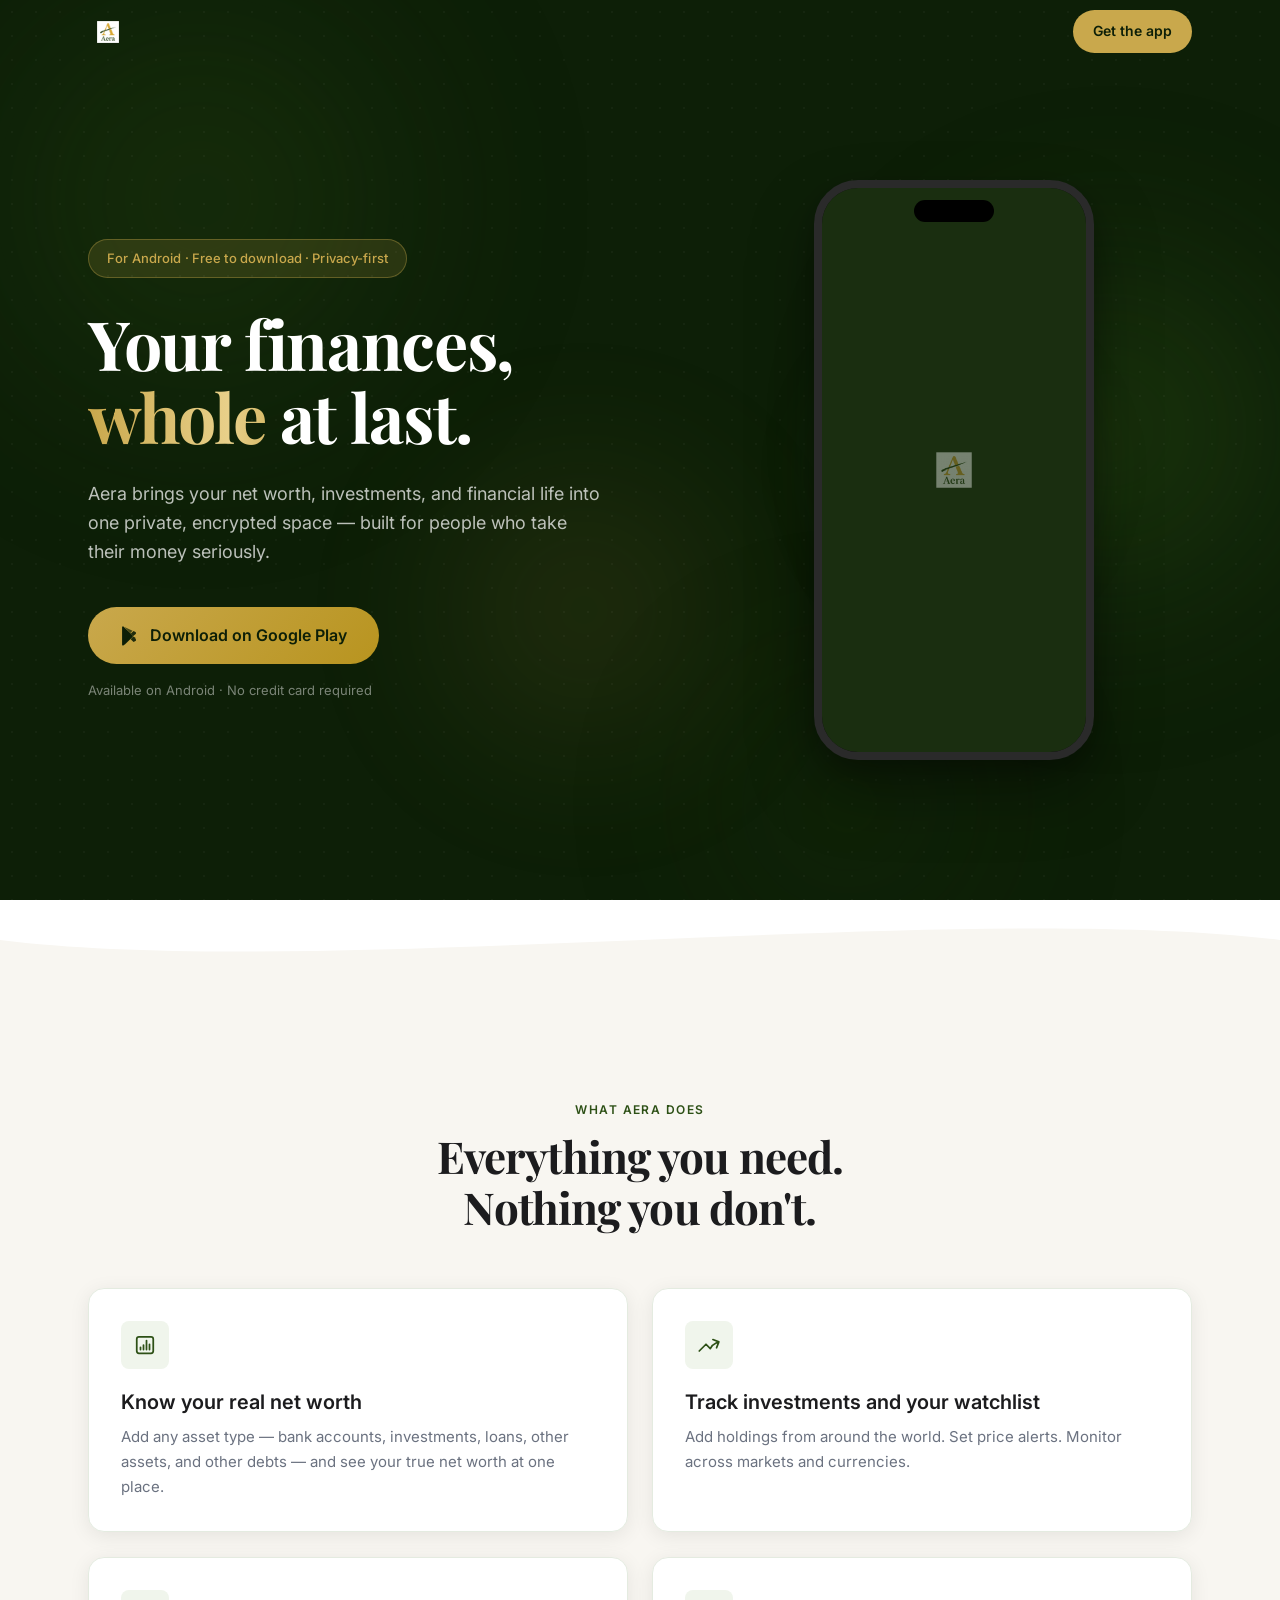
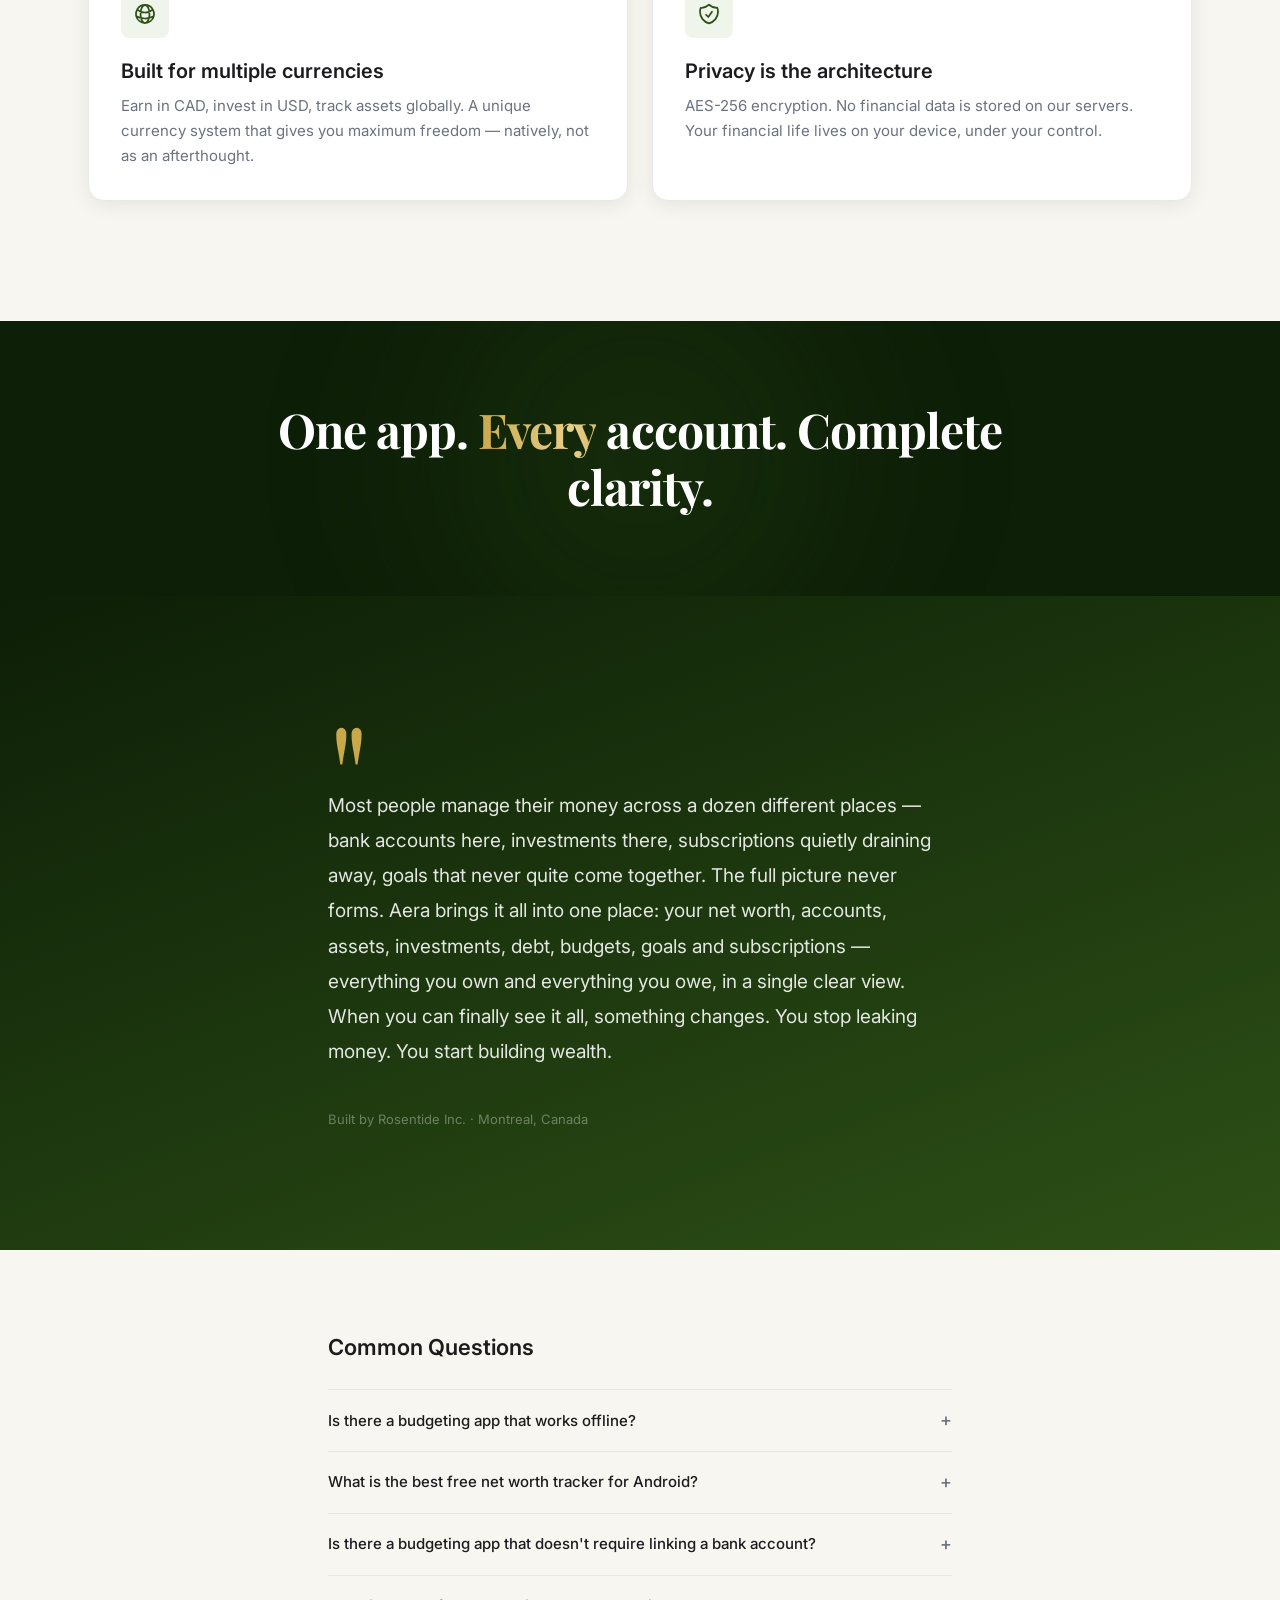
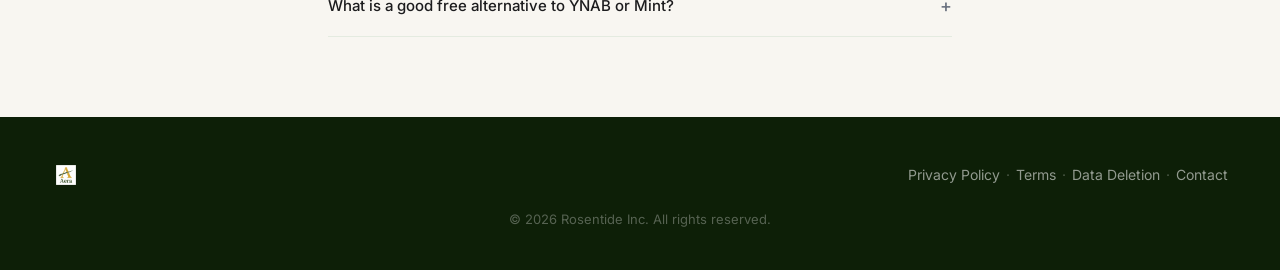
==== index.html @ 52007980 "Unlock full homepage and fix delete page - index.html: Remove Coming Soon lockdown; restore full hom" ====
<!DOCTYPE html>
<html lang="en">
<head>
  <meta charset="UTF-8" />
  <meta name="viewport" content="width=device-width, initial-scale=1" />

  <!-- Primary SEO -->
  <title>Aera — Free Budget &amp; Net Worth Tracker | Privacy-First, No Bank Required</title>
  <meta name="description" content="Track spending, net worth and investments privately — your data stays on your device. No bank connection, no subscriptions, no data selling. Free on Android." />
  <meta name="keywords" content="budget tracker, expense tracker, net worth tracker app, offline budget app, privacy budgeting app, multi currency expense tracker, free budget app, personal finance app" />
  <link rel="canonical" href="https://aeramoney.com/" />
  <meta name="robots" content="index, follow" />
  <meta name="theme-color" content="#0D1F07" />
  <link rel="icon" href="/assets/logo/aera-logo-fg.webp" type="image/webp" />

  <!-- Open Graph -->
  <meta property="og:type" content="website" />
  <meta property="og:title" content="Aera — Free Budget &amp; Net Worth Tracker" />
  <meta property="og:description" content="Your net worth, investments, budgets and goals — in one private app. No bank connection. No data selling. Free on Android." />
  <meta property="og:image" content="https://aeramoney.com/assets/og-image.png" />
  <meta property="og:url" content="https://aeramoney.com/" />
  <meta property="og:site_name" content="Aera" />

  <!-- Twitter/X Card -->
  <meta name="twitter:card" content="summary_large_image" />
  <meta name="twitter:title" content="Aera — Free Budget &amp; Net Worth Tracker" />
  <meta name="twitter:description" content="Your net worth, investments, budgets and goals — all private. No bank sync. Free on Android." />
  <meta name="twitter:image" content="https://aeramoney.com/assets/og-image.png" />

  <!-- JSON-LD Structured Data -->
  <script type="application/ld+json">
  {
    "@context": "https://schema.org",
    "@type": ["MobileApplication", "SoftwareApplication"],
    "name": "Aera — Budget & Net Worth Tracker",
    "description": "Aera is a free, privacy-first personal finance app for Android. Track expenses manually, monitor net worth, watch investments, and manage multiple currencies — all offline with AES-256 encryption. No bank connection required. No data selling.",
    "url": "https://aeramoney.com",
    "downloadUrl": "https://play.google.com/store/apps/details?id=com.aera.android",
    "operatingSystem": "ANDROID",
    "applicationCategory": "FinanceApplication",
    "softwareVersion": "1.0.0",
    "datePublished": "2026-03-01",
    "inLanguage": ["en-US", "en-CA", "en-GB"],
    "offers": {
      "@type": "Offer",
      "price": "0",
      "priceCurrency": "USD",
      "availability": "https://schema.org/InStock"
    },
    "featureList": [
      "Manual expense tracking — no bank connection required",
      "Net worth dashboard — all asset types",
      "Investment watchlist with price alerts",
      "Multi-currency support — native triple-ledger",
      "Works fully offline — no internet required",
      "AES-256 local encryption",
      "No data selling — financial data stays on device",
      "Budgets, goals, subscriptions and bills",
      "Receipt scanning with AI categorization",
      "Free tier with Pro and Intelligence upgrades"
    ],
    "screenshot": [
      "https://aeramoney.com/assets/screens/screen-net-worth.png",
      "https://aeramoney.com/assets/screens/screen-investments.png"
    ],
    "author": {
      "@type": "Organization",
      "name": "Rosentide Inc.",
      "url": "https://aeramoney.com"
    },
    "keywords": "budget tracker, expense tracker, net worth tracker, personal finance app, offline budget app, privacy budgeting app, multi currency expense tracker, free budget app, YNAB alternative, Mint alternative"
  }
  </script>

  <!-- Google Fonts -->
  <link rel="preconnect" href="https://fonts.googleapis.com" />
  <link rel="preconnect" href="https://fonts.gstatic.com" crossorigin />
  <link href="https://fonts.googleapis.com/css2?family=Playfair+Display:wght@700&family=Inter:wght@400;500;600&display=swap" rel="stylesheet" />

  <!-- Stylesheets -->
  <link rel="stylesheet" href="css/animations.css" />
  <link rel="stylesheet" href="css/style.css" />
</head>
<body>

  <!-- ═══════════════════════════════════════════════════════════ -->
  <!--  NAVIGATION                                                 -->
  <!-- ═══════════════════════════════════════════════════════════ -->
  <nav class="site-nav" id="site-nav">
    <div class="nav-inner">
      <a href="/" class="nav-logo" aria-label="Aera home">
        <img src="/assets/logo/aera-logo-fg.webp" alt="Aera" class="nav-logo-img" width="40" height="40" />
      </a>
      <a href="#download" class="nav-cta">Get the app</a>
    </div>
  </nav>

  <!-- ═══════════════════════════════════════════════════════════ -->
  <!--  HERO                                                       -->
  <!-- ═══════════════════════════════════════════════════════════ -->
  <section class="hero">
    <!-- Living animated background -->
    <div class="hero-bg" aria-hidden="true">
      <div class="orb orb-a"></div>
      <div class="orb orb-b"></div>
      <div class="orb orb-c"></div>
      <div class="orb orb-d"></div>
    </div>

    <!-- Fine dot texture overlay -->
    <div class="hero-texture" aria-hidden="true"></div>

    <!-- Content grid -->
    <div class="hero-content">

      <!-- Left: text -->
      <div class="hero-left">
        <p class="hero-eyebrow">
          <span>For Android · Free to download · Privacy-first</span>
        </p>
        <h1 class="hero-h1">Your finances,<br><span class="gold-shimmer">whole</span> at last.</h1>
        <p class="hero-subtext">Aera brings your net worth, investments, and financial life into one private, encrypted space — built for people who take their money seriously.</p>
        <a href="https://play.google.com/store/apps/details?id=com.aera.android" class="hero-cta" id="download" target="_blank" rel="noopener">
          <svg width="20" height="20" viewBox="0 0 24 24" fill="currentColor" aria-hidden="true">
            <path d="M3.18 23.5c.28.16.6.17.88.04L15.93 12 4.06.46C3.78.33 3.46.34 3.18.5A1 1 0 002.5 1.4v21.2c0 .4.26.74.68.9z"/>
            <path d="M18.5 14.23l-2.62-1.52-3.07 3.07 3.47 3.47 2.22-1.29a1.5 1.5 0 000-2.6v-.13z" opacity=".9"/>
            <path d="M5.38 22.76L15.05 13.1l-2.62-2.62L4.06 18.8l1.32 3.96z" opacity=".7"/>
            <path d="M5.38 1.24L12.43 8.3l2.62-2.62L5.38 1.24z" opacity=".7"/>
            <path d="M15.93 12L18.5 9.77a1.5 1.5 0 000-2.6L16.28 5.9 13.05 9.12 15.93 12z" opacity=".9"/>
          </svg>
          Download on Google Play
        </a>
        <p class="hero-subnote">Available on Android · No credit card required</p>
      </div>

      <!-- Right: phone mockup -->
      <div class="hero-right">
        <div class="phone-wrapper">
          <div class="phone-glow"></div>
          <div class="phone-frame">
            <div class="phone-notch"></div>
            <div class="screens-container">
              <!-- Screenshots to be added when available -->
              <div class="phone-placeholder">
                <img src="/assets/logo/aera-logo-fg.webp" alt="Aera" style="width:64px; opacity:0.4; border-radius: 10px;" />
              </div>
            </div>
          </div>
        </div>
      </div>

    </div>
  </section>

  <!-- ═══════════════════════════════════════════════════════════ -->
  <!--  WAVE DIVIDER                                               -->
  <!-- ═══════════════════════════════════════════════════════════ -->
  <div class="wave-divider" aria-hidden="true">
    <svg viewBox="0 0 1440 80" preserveAspectRatio="none">
      <path d="M0,40 C360,80 1080,0 1440,40 L1440,80 L0,80 Z" fill="#F8F6F1"/>
    </svg>
  </div>

  <!-- ═══════════════════════════════════════════════════════════ -->
  <!--  FEATURES                                                   -->
  <!-- ═══════════════════════════════════════════════════════════ -->
  <section class="features" id="features">
    <div class="container">
      <div class="section-header animate-on-scroll">
        <p class="section-eyebrow">WHAT AERA DOES</p>
        <h2 class="section-h2">Everything you need.<br>Nothing you don't.</h2>
      </div>
      <div class="features-grid">
        <div class="feature-card animate-on-scroll" style="transition-delay: 0.1s;">
          <div class="feature-icon" aria-hidden="true">
            <svg viewBox="0 0 24 24" fill="none" stroke="currentColor" stroke-width="1.75" stroke-linecap="round" stroke-linejoin="round">
              <path d="M7.5 14.25v2.25m3-4.5v4.5m3-9v9m3-5.25v5.25M6 20.25h12A2.25 2.25 0 0020.25 18V6A2.25 2.25 0 0018 3.75H6A2.25 2.25 0 003.75 6v12A2.25 2.25 0 006 20.25z"/>
            </svg>
          </div>
          <h3 class="feature-title">Know your real net worth</h3>
          <p class="feature-body">Add any asset type — bank accounts, investments, loans, other assets, and other debts — and see your true net worth at one place.</p>
        </div>
        <div class="feature-card animate-on-scroll" style="transition-delay: 0.2s;">
          <div class="feature-icon" aria-hidden="true">
            <svg viewBox="0 0 24 24" fill="none" stroke="currentColor" stroke-width="1.75" stroke-linecap="round" stroke-linejoin="round">
              <path d="M2.25 18L9 11.25l4.306 4.307a11.95 11.95 0 015.814-5.519l2.74-1.22m0 0l-5.94-2.28m5.94 2.28l-2.28 5.941"/>
            </svg>
          </div>
          <h3 class="feature-title">Track investments and your watchlist</h3>
          <p class="feature-body">Add holdings from around the world. Set price alerts. Monitor across markets and currencies.</p>
        </div>
        <div class="feature-card animate-on-scroll" style="transition-delay: 0.3s;">
          <div class="feature-icon" aria-hidden="true">
            <svg viewBox="0 0 24 24" fill="none" stroke="currentColor" stroke-width="1.75" stroke-linecap="round" stroke-linejoin="round">
              <path d="M12 21a9.004 9.004 0 008.716-6.747M12 21a9.004 9.004 0 01-8.716-6.747M12 21c2.485 0 4.5-4.03 4.5-9S14.485 3 12 3m0 18c-2.485 0-4.5-4.03-4.5-9S9.515 3 12 3m0 0a8.997 8.997 0 017.843 4.582M12 3a8.997 8.997 0 00-7.843 4.582m15.686 0A11.953 11.953 0 0112 10.5c-2.998 0-5.74-1.1-7.843-2.918m15.686 0A8.959 8.959 0 0121 12c0 .778-.099 1.533-.284 2.253m0 0A17.919 17.919 0 0112 16.5c-3.162 0-6.133-.815-8.716-2.247m0 0A9.015 9.015 0 013 12c0-1.605.42-3.113 1.157-4.418"/>
            </svg>
          </div>
          <h3 class="feature-title">Built for multiple currencies</h3>
          <p class="feature-body">Earn in CAD, invest in USD, track assets globally. A unique currency system that gives you maximum freedom — natively, not as an afterthought.</p>
        </div>
        <div class="feature-card animate-on-scroll" style="transition-delay: 0.4s;">
          <div class="feature-icon" aria-hidden="true">
            <svg viewBox="0 0 24 24" fill="none" stroke="currentColor" stroke-width="1.75" stroke-linecap="round" stroke-linejoin="round">
              <path d="M9 12.75L11.25 15 15 9.75m-3-7.036A11.959 11.959 0 013.598 6 11.99 11.99 0 003 9.749c0 5.592 3.824 10.29 9 11.623 5.176-1.332 9-6.03 9-11.622 0-1.31-.21-2.571-.598-3.751h-.152c-3.196 0-6.1-1.248-8.25-3.285z"/>
            </svg>
          </div>
          <h3 class="feature-title">Privacy is the architecture</h3>
          <p class="feature-body">AES-256 encryption. No financial data is stored on our servers. Your financial life lives on your device, under your control.</p>
        </div>
      </div>
    </div>
  </section>

  <!-- ═══════════════════════════════════════════════════════════ -->
  <!--  BRAND STRIP                                                -->
  <!-- ═══════════════════════════════════════════════════════════ -->
  <section class="brand-strip animate-on-scroll">
    <div class="brand-strip-inner">
      <p class="brand-strip-line">
        One app. <span class="gold-shimmer">Every</span> account. Complete clarity.
      </p>
    </div>
  </section>

  <!-- ═══════════════════════════════════════════════════════════ -->
  <!--  DEEPER MESSAGE                                             -->
  <!-- ═══════════════════════════════════════════════════════════ -->
  <section class="deeper-message">
    <div class="container container-narrow">
      <div class="quote-mark animate-on-scroll" aria-hidden="true">"</div>
      <p class="deeper-para animate-on-scroll">
        Most people manage their money across a dozen different places — bank accounts here, investments there,
        subscriptions quietly draining away, goals that never quite come together. The full picture never forms.
        Aera brings it all into one place: your net worth, accounts, assets, investments, debt, budgets, goals
        and subscriptions — everything you own and everything you owe, in a single clear view. When you can
        finally see it all, something changes. You stop leaking money. You start building wealth.
      </p>
      <p class="brand-footnote animate-on-scroll">Built by Rosentide Inc. · Montreal, Canada</p>
    </div>
  </section>

  <!-- ═══════════════════════════════════════════════════════════ -->
  <!--  AEO FAQ                                                    -->
  <!-- ═══════════════════════════════════════════════════════════ -->
  <section class="aeo-faq">
    <div class="container container-narrow">
      <h2 class="faq-heading">Common Questions</h2>
      <details class="faq-item">
        <summary>Is there a budgeting app that works offline?</summary>
        <p>Yes — Aera works fully offline. You can track expenses, monitor your net worth,
        and manage budgets without an internet connection. Your data never needs to leave your device.</p>
      </details>
      <details class="faq-item">
        <summary>What is the best free net worth tracker for Android?</summary>
        <p>Aera is a free Android app that tracks your complete net worth across bank accounts,
        investments, loans, assets, and debts — with no bank connection required.</p>
      </details>
      <details class="faq-item">
        <summary>Is there a budgeting app that doesn't require linking a bank account?</summary>
        <p>Aera does not require a bank connection. You enter transactions manually or scan receipts.
        No bank credentials, no open banking, no data sync with financial institutions.</p>
      </details>
      <details class="faq-item">
        <summary>What is a good free alternative to YNAB or Mint?</summary>
        <p>Aera is a free personal finance app for Android — no subscription required.
        It covers budgeting, net worth, investments, goals, and subscriptions in one private app.</p>
      </details>
    </div>
  </section>

  <!-- ═══════════════════════════════════════════════════════════ -->
  <!--  FOOTER                                                     -->
  <!-- ═══════════════════════════════════════════════════════════ -->
  <footer class="site-footer">
    <div class="footer-inner">
      <a href="/" class="footer-brand" aria-label="Aera home">
        <img src="/assets/logo/aera-logo-fg.webp" alt="Aera" class="footer-logo-img" width="36" height="36" />
      </a>
      <nav class="footer-links" aria-label="Footer navigation">
        <a href="/privacy/">Privacy Policy</a>
        <span aria-hidden="true"> · </span>
        <a href="/terms/">Terms</a>
        <span aria-hidden="true"> · </span>
        <a href="/delete/">Data Deletion</a>
        <span aria-hidden="true"> · </span>
        <a href="mailto:support@aeramoney.com">Contact</a>
      </nav>
    </div>
    <p class="footer-copy">&copy; 2026 Rosentide Inc. All rights reserved.</p>
  </footer>

  <!-- Scripts (deferred — non-blocking) -->
  <script defer src="js/nav-scroll.js"></script>
  <script defer src="js/scroll-animate.js"></script>
  <script defer src="js/card-tilt.js"></script>

</body>
</html>
---- css/animations.css ----
/* ═══════════════════════════════════════════════════════════════
   animations.css — All keyframe animations for aeramoney.com
   ═══════════════════════════════════════════════════════════════ */

/* ─── Hero entrance stagger ──────────────────────────────────── */
@keyframes fade-up {
  from {
    opacity: 0;
    transform: translateY(24px);
  }
  to {
    opacity: 1;
    transform: translateY(0);
  }
}

/* ─── Gold shimmer ────────────────────────────────────────────── */
@keyframes shimmer {
  0%   { background-position: 0% center; }
  100% { background-position: 200% center; }
}

/* ─── Phone floating ──────────────────────────────────────────── */
@keyframes float {
  0%, 100% { transform: translateY(0px); }
  50%       { transform: translateY(-12px); }
}

/* ─── Phone screen crossfade ──────────────────────────────────── */
@keyframes screen-cycle {
  0%, 5%    { opacity: 1; }
  28%, 100% { opacity: 0; }
}

/* ─── Orb drift animations (hero mesh background) ────────────── */
@keyframes drift-a {
  0%, 100% { transform: translate(0px, 0px); }
  33%       { transform: translate(40px, -30px); }
  66%       { transform: translate(-20px, 25px); }
}

@keyframes drift-b {
  0%, 100% { transform: translate(0px, 0px); }
  50%       { transform: translate(-35px, 40px); }
}

@keyframes drift-c {
  0%, 100% { transform: translate(0px, 0px); }
  40%       { transform: translate(30px, -20px); }
  80%       { transform: translate(-15px, 30px); }
}

@keyframes drift-d {
  0%, 100% { transform: translate(0px, 0px); }
  60%       { transform: translate(25px, -35px); }
}

/* ─── Brand strip pulse glow ──────────────────────────────────── */
@keyframes pulse-slow {
  0%, 100% {
    opacity: 0.5;
    transform: translate(-50%, -50%) scale(1);
  }
  50% {
    opacity: 1;
    transform: translate(-50%, -50%) scale(1.15);
  }
}

/* ─── Scroll entrance animation ───────────────────────────────── */
/*
  Elements with .animate-on-scroll start invisible.
  scroll-animate.js adds .visible when they enter the viewport.
*/
.animate-on-scroll {
  opacity: 0;
  transform: translateY(24px);
  transition: opacity 0.6s ease, transform 0.6s ease;
}

.animate-on-scroll.visible {
  opacity: 1;
  transform: translateY(0);
}

/* Staggered delays for feature cards (set via inline style) */
.feature-card.animate-on-scroll { transition-property: opacity, transform, box-shadow; }
---- css/style.css ----
/* ═══════════════════════════════════════════════════════════════
   style.css — Aera Website Design System + Layout + Components
   ═══════════════════════════════════════════════════════════════ */

/* ─── Reset ───────────────────────────────────────────────────── */
*, *::before, *::after { box-sizing: border-box; margin: 0; padding: 0; }
img, svg { display: block; max-width: 100%; }
a { color: inherit; text-decoration: none; }
ul, ol { list-style: none; }

/* ─── Design Tokens ───────────────────────────────────────────── */
:root {
  /* Brand Greens */
  --color-hero-bg:        #0D1F07;
  --color-brand-primary:  #2D5016;
  --color-brand-mid:      #3D6B1F;
  --color-brand-surface:  #F0F5EC;

  /* Brand Gold */
  --color-gold:           #C9A84C;
  --color-gold-dark:      #A88930;
  --color-gold-light:     #E8D08A;

  /* Neutrals */
  --color-white:          #FFFFFF;
  --color-off-white:      #F8F6F1;
  --color-text-dark:      #1C1C1E;
  --color-text-muted:     #6B7280;
  --color-border-light:   #E4EBE0;

  /* Dark section text */
  --color-text-on-dark:             #FFFFFF;
  --color-text-on-dark-secondary:   rgba(255, 255, 255, 0.72);

  /* Spacing */
  --space-xs:  8px;
  --space-sm:  16px;
  --space-md:  24px;
  --space-lg:  48px;
  --space-xl:  80px;
  --space-xxl: 120px;

  /* Border Radius */
  --radius-sm:   8px;
  --radius-md:   16px;
  --radius-lg:   24px;
  --radius-pill: 9999px;

  /* Shadows */
  --shadow-card:       0 4px 20px rgba(0, 0, 0, 0.08);
  --shadow-card-hover: 0 8px 32px rgba(0, 0, 0, 0.14);
  --shadow-phone:      0 32px 64px rgba(0, 0, 0, 0.35), 0 8px 24px rgba(0, 0, 0, 0.2);
  --shadow-glow:       0 0 80px rgba(45, 80, 22, 0.4);
}

/* ─── Base Typography ─────────────────────────────────────────── */
body {
  font-family: 'Inter', -apple-system, BlinkMacSystemFont, 'Segoe UI', sans-serif;
  font-size: 16px;
  line-height: 1.6;
  color: var(--color-text-dark);
  background: var(--color-white);
  -webkit-font-smoothing: antialiased;
  -moz-osx-font-smoothing: grayscale;
}

.display-font { font-family: 'Playfair Display', Georgia, serif; }

/* ─── Layout Utilities ────────────────────────────────────────── */
.container {
  max-width: 1200px;
  margin: 0 auto;
  padding: 0 var(--space-lg);
}

.container-narrow {
  max-width: 720px;
  margin: 0 auto;
  padding: 0 var(--space-lg);
}

@media (max-width: 768px) {
  .container,
  .container-narrow { padding: 0 var(--space-sm); }
}

/* ─── Gold Shimmer (shared class) ────────────────────────────── */
.gold-shimmer {
  background: linear-gradient(
    90deg,
    #C9A84C 0%,
    #E8D08A 40%,
    #C9A84C 60%,
    #A88930 100%
  );
  background-size: 200% auto;
  -webkit-background-clip: text;
  -webkit-text-fill-color: transparent;
  background-clip: text;
  animation: shimmer 3.5s linear infinite;
}

/* ═══════════════════════════════════════════════════════════════
   NAVIGATION
   ═══════════════════════════════════════════════════════════════ */
.site-nav {
  position: fixed;
  top: 0;
  left: 0;
  right: 0;
  z-index: 1000;
  height: 64px;
  transition: background 0.3s ease, border-color 0.3s ease, backdrop-filter 0.3s ease;
  background: transparent;
  border-bottom: 1px solid transparent;
}

.site-nav.scrolled {
  background: rgba(13, 31, 7, 0.88);
  backdrop-filter: blur(12px);
  -webkit-backdrop-filter: blur(12px);
  border-bottom-color: rgba(255, 255, 255, 0.08);
}

.nav-inner {
  max-width: 1200px;
  margin: 0 auto;
  padding: 0 var(--space-lg);
  height: 100%;
  display: flex;
  align-items: center;
  justify-content: space-between;
}

@media (max-width: 768px) {
  .nav-inner { padding: 0 var(--space-sm); }
}

.nav-logo {
  display: flex;
  align-items: center;
  text-decoration: none;
}

.nav-logo-img {
  height: 40px;
  width: auto;
  border-radius: 8px;
  display: block;
  flex-shrink: 0;
}

.nav-cta {
  background: var(--color-gold);
  color: var(--color-hero-bg);
  font-family: 'Inter', sans-serif;
  font-size: 14px;
  font-weight: 600;
  padding: 10px 20px;
  border-radius: var(--radius-pill);
  text-decoration: none;
  transition: background 0.2s ease, transform 0.2s ease;
  flex-shrink: 0;
}

.nav-cta:hover {
  background: var(--color-gold-dark);
  transform: translateY(-1px);
}

@media (max-width: 768px) {
  .nav-cta { padding: 8px 16px; font-size: 13px; }
}

/* ═══════════════════════════════════════════════════════════════
   HERO SECTION
   ═══════════════════════════════════════════════════════════════ */
.hero {
  position: relative;
  min-height: 100vh;
  background: var(--color-hero-bg);
  overflow: hidden;
  display: flex;
  flex-direction: column;
}

/* Living mesh orbs */
.hero-bg {
  position: absolute;
  inset: 0;
  pointer-events: none;
}

.orb {
  position: absolute;
  border-radius: 50%;
  filter: blur(80px);
  opacity: 0.35;
  will-change: transform;
}

.orb-a {
  width: 600px; height: 600px;
  background: radial-gradient(circle, #2D5016 0%, transparent 70%);
  top: -100px; left: -100px;
  animation: drift-a 14s ease-in-out infinite;
}

.orb-b {
  width: 500px; height: 500px;
  background: radial-gradient(circle, #3D6B1F 0%, transparent 70%);
  top: 20%; right: -80px;
  animation: drift-b 18s ease-in-out infinite;
}

.orb-c {
  width: 400px; height: 400px;
  background: radial-gradient(circle, #C9A84C 0%, transparent 70%);
  bottom: 10%; left: 30%;
  opacity: 0.15;
  animation: drift-c 12s ease-in-out infinite;
}

.orb-d {
  width: 350px; height: 350px;
  background: radial-gradient(circle, #1A3309 0%, transparent 70%);
  bottom: -80px; right: 20%;
  animation: drift-d 16s ease-in-out infinite;
}

/* Fine dot texture overlay */
.hero-texture {
  position: absolute;
  inset: 0;
  background-image: radial-gradient(circle, rgba(255,255,255,0.035) 1px, transparent 1px);
  background-size: 24px 24px;
  pointer-events: none;
}

/* Hero content grid */
.hero-content {
  flex: 1;
  display: grid;
  grid-template-columns: 55fr 45fr;
  gap: var(--space-lg);
  align-items: center;
  max-width: 1200px;
  width: 100%;
  margin: 0 auto;
  padding: 120px var(--space-lg) var(--space-xl);
  position: relative;
  z-index: 1;
}

@media (max-width: 768px) {
  .hero-content {
    grid-template-columns: 1fr;
    padding: 100px var(--space-sm) var(--space-lg);
    gap: var(--space-lg);
    text-align: center;
  }
}

/* ── Hero Left: text ── */
.hero-eyebrow {
  display: inline-flex;
  margin-bottom: 28px;
  animation: fade-up 0.7s ease both;
  animation-delay: 0.1s;
}

.hero-eyebrow span {
  background: rgba(201, 168, 76, 0.15);
  border: 1px solid rgba(201, 168, 76, 0.35);
  border-radius: var(--radius-pill);
  padding: 8px 18px;
  font-size: 13px;
  font-weight: 500;
  color: var(--color-gold);
  letter-spacing: 0.01em;
}

@media (max-width: 768px) {
  .hero-eyebrow { display: flex; justify-content: center; }
}

.hero-h1 {
  font-family: 'Playfair Display', Georgia, serif;
  font-size: 68px;
  font-weight: 700;
  color: var(--color-text-on-dark);
  line-height: 1.08;
  letter-spacing: -0.02em;
  margin-bottom: 28px;
  animation: fade-up 0.7s ease both;
  animation-delay: 0.25s;
}

@media (max-width: 1024px) {
  .hero-h1 { font-size: 52px; }
}

@media (max-width: 768px) {
  .hero-h1 { font-size: 40px; }
}

.hero-subtext {
  font-size: 18px;
  color: var(--color-text-on-dark-secondary);
  line-height: 1.6;
  max-width: 520px;
  margin-bottom: 40px;
  animation: fade-up 0.7s ease both;
  animation-delay: 0.45s;
}

@media (max-width: 768px) {
  .hero-subtext { font-size: 16px; margin: 0 auto 32px; }
}

.hero-cta {
  display: inline-flex;
  align-items: center;
  gap: 10px;
  background: linear-gradient(135deg, #C9A84C 0%, #B8941F 100%);
  color: var(--color-hero-bg);
  font-size: 16px;
  font-weight: 600;
  padding: 16px 32px;
  border-radius: var(--radius-pill);
  text-decoration: none;
  transition: transform 0.2s ease, box-shadow 0.2s ease;
  margin-bottom: 16px;
  animation: fade-up 0.7s ease both;
  animation-delay: 0.65s;
}

.hero-cta:hover {
  transform: translateY(-2px);
  box-shadow: 0 8px 24px rgba(201, 168, 76, 0.4);
}

@media (max-width: 768px) {
  .hero-cta { font-size: 15px; padding: 14px 28px; }
}

.hero-subnote {
  font-size: 13px;
  color: rgba(255, 255, 255, 0.45);
  animation: fade-up 0.7s ease both;
  animation-delay: 0.75s;
}

/* ── Hero Right: phone ── */
.hero-right {
  display: flex;
  align-items: center;
  justify-content: center;
  padding: var(--space-md) 0;
}

.phone-wrapper {
  position: relative;
  width: 280px;
  margin: 0 auto;
  animation: float 4s ease-in-out infinite;
}

@media (max-width: 768px) {
  .phone-wrapper { width: 240px; }
}

.phone-glow {
  position: absolute;
  width: 300px;
  height: 300px;
  background: radial-gradient(circle, rgba(45, 80, 22, 0.55) 0%, transparent 70%);
  top: 50%;
  left: 50%;
  transform: translate(-50%, -50%);
  z-index: -1;
  filter: blur(30px);
}

.phone-frame {
  width: 100%;
  height: 580px;
  background: #111;
  border-radius: 44px;
  border: 8px solid #2A2A2A;
  box-shadow: var(--shadow-phone);
  overflow: hidden;
  position: relative;
}

@media (max-width: 768px) {
  .phone-frame { height: 496px; border-radius: 38px; }
}

.phone-notch {
  position: absolute;
  top: 12px;
  left: 50%;
  transform: translateX(-50%);
  width: 80px;
  height: 22px;
  background: #000;
  border-radius: 11px;
  z-index: 10;
}

.screens-container {
  position: relative;
  width: 100%;
  height: 100%;
}

/* Screen crossfade */
.screen {
  position: absolute;
  top: 0; left: 0;
  width: 100%;
  height: 100%;
  object-fit: cover;
  opacity: 0;
  animation: screen-cycle 9s ease-in-out infinite;
}

.screen-1 { animation-delay: 0s; }
.screen-2 { animation-delay: 3s; }
.screen-3 { animation-delay: 6s; }

/* Placeholder (when no screenshots) */
.phone-placeholder {
  width: 100%;
  height: 100%;
  background: #1A2E10;
  display: flex;
  align-items: center;
  justify-content: center;
}

.phone-placeholder-mark {
  font-family: 'Playfair Display', Georgia, serif;
  font-size: 72px;
  font-weight: 700;
  color: var(--color-gold);
  opacity: 0.35;
  user-select: none;
}

/* ── Wave Divider ── */
.wave-divider {
  line-height: 0;
  position: relative;
  z-index: 1;
}

.wave-divider svg {
  display: block;
  width: 100%;
  height: 80px;
}

/* ═══════════════════════════════════════════════════════════════
   FEATURES SECTION
   ═══════════════════════════════════════════════════════════════ */
.features {
  background: var(--color-off-white);
  padding: var(--space-xxl) 0;
}

@media (max-width: 768px) {
  .features { padding: var(--space-xl) 0; }
}

.section-header {
  text-align: center;
  margin-bottom: 56px;
}

.section-eyebrow {
  font-size: 12px;
  font-weight: 600;
  letter-spacing: 0.12em;
  color: var(--color-brand-primary);
  text-transform: uppercase;
  margin-bottom: 12px;
}

.section-h2 {
  font-family: 'Playfair Display', Georgia, serif;
  font-size: 44px;
  font-weight: 700;
  color: var(--color-text-dark);
  line-height: 1.15;
  letter-spacing: -0.02em;
}

@media (max-width: 768px) {
  .section-h2 { font-size: 32px; }
}

.features-grid {
  display: grid;
  grid-template-columns: 1fr 1fr;
  gap: 24px;
}

@media (max-width: 768px) {
  .features-grid { grid-template-columns: 1fr; }
}

.feature-card {
  background: var(--color-white);
  border: 1px solid var(--color-border-light);
  border-radius: var(--radius-md);
  padding: 32px;
  box-shadow: var(--shadow-card);
  transition: box-shadow 0.2s ease;
  transform-style: preserve-3d;
  will-change: transform;
  cursor: default;
}

.feature-card:hover {
  box-shadow: var(--shadow-card-hover);
}

.feature-icon {
  width: 48px;
  height: 48px;
  background: var(--color-brand-surface);
  border-radius: var(--radius-sm);
  display: flex;
  align-items: center;
  justify-content: center;
  margin-bottom: 20px;
  flex-shrink: 0;
}

.feature-icon svg {
  width: 24px;
  height: 24px;
  stroke: var(--color-brand-primary);
  fill: none;
}

.feature-title {
  font-size: 20px;
  font-weight: 600;
  color: var(--color-text-dark);
  margin-bottom: 10px;
  line-height: 1.3;
}

@media (max-width: 768px) {
  .feature-title { font-size: 18px; }
}

.feature-body {
  font-size: 15px;
  color: var(--color-text-muted);
  line-height: 1.65;
}

/* ═══════════════════════════════════════════════════════════════
   BRAND STATEMENT STRIP
   ═══════════════════════════════════════════════════════════════ */
.brand-strip {
  background: #0D1F07;
  padding: var(--space-xl) var(--space-lg);
  text-align: center;
  position: relative;
  overflow: hidden;
}

.brand-strip::before {
  content: '';
  position: absolute;
  width: 600px;
  height: 600px;
  background: radial-gradient(circle, rgba(45, 80, 22, 0.3) 0%, transparent 70%);
  top: 50%;
  left: 50%;
  transform: translate(-50%, -50%);
  filter: blur(60px);
  animation: pulse-slow 8s ease-in-out infinite;
  pointer-events: none;
}

.brand-strip-inner {
  position: relative;
  z-index: 1;
  max-width: 800px;
  margin: 0 auto;
}

.brand-strip-line {
  font-family: 'Playfair Display', Georgia, serif;
  font-size: 48px;
  font-weight: 700;
  color: var(--color-white);
  letter-spacing: -0.02em;
  line-height: 1.2;
}

@media (max-width: 768px) {
  .brand-strip { padding: var(--space-xl) var(--space-sm); }
  .brand-strip-line { font-size: 32px; }
}

/* ═══════════════════════════════════════════════════════════════
   DEEPER MESSAGE SECTION
   ═══════════════════════════════════════════════════════════════ */
.deeper-message {
  background: linear-gradient(160deg, #0D1F07 0%, #2D5016 100%);
  padding: var(--space-xxl) 0;
}

@media (max-width: 768px) {
  .deeper-message { padding: var(--space-xl) 0; }
}

.quote-mark {
  font-family: 'Playfair Display', serif;
  font-size: 140px;
  line-height: 0.8;
  color: var(--color-gold);
  opacity: 0.25;
  margin-bottom: -40px;
  user-select: none;
}

.deeper-para {
  font-size: 19px;
  line-height: 1.85;
  color: rgba(255, 255, 255, 0.88);
  font-family: 'Inter', sans-serif;
}

@media (max-width: 768px) {
  .deeper-para { font-size: 17px; }
  .quote-mark { font-size: 100px; margin-bottom: -30px; }
}

.brand-footnote {
  font-size: 13px;
  color: rgba(255, 255, 255, 0.35);
  margin-top: 40px;
  font-family: 'Inter', sans-serif;
}

/* ═══════════════════════════════════════════════════════════════
   AEO FAQ SECTION
   ═══════════════════════════════════════════════════════════════ */
.aeo-faq {
  background: var(--color-off-white);
  padding: var(--space-xl) 0;
}

.faq-heading {
  font-size: 22px;
  font-weight: 600;
  color: var(--color-text-dark);
  margin-bottom: 24px;
  font-family: 'Inter', sans-serif;
}

.faq-item {
  border-bottom: 1px solid var(--color-border-light);
}

.faq-item:first-of-type { border-top: 1px solid var(--color-border-light); }

.faq-item summary {
  font-size: 15px;
  font-weight: 500;
  color: var(--color-text-dark);
  padding: 16px 0;
  cursor: pointer;
  list-style: none;
  display: flex;
  align-items: center;
  justify-content: space-between;
  gap: 16px;
}

.faq-item summary::-webkit-details-marker { display: none; }

.faq-item summary::after {
  content: '+';
  font-size: 18px;
  color: var(--color-text-muted);
  flex-shrink: 0;
  transition: transform 0.2s ease;
}

.faq-item[open] > summary::after {
  transform: rotate(45deg);
}

.faq-item p {
  font-size: 15px;
  color: var(--color-text-muted);
  line-height: 1.65;
  padding-bottom: 16px;
}

/* ═══════════════════════════════════════════════════════════════
   FOOTER
   ═══════════════════════════════════════════════════════════════ */
.site-footer {
  background: #0D1F07;
  padding: 40px var(--space-lg);
}

.footer-inner {
  max-width: 1200px;
  margin: 0 auto 16px;
  display: flex;
  align-items: center;
  justify-content: space-between;
  gap: var(--space-md);
}

@media (max-width: 768px) {
  .site-footer { padding: 40px var(--space-sm); }
  .footer-inner {
    flex-direction: column;
    align-items: center;
    text-align: center;
    gap: var(--space-sm);
  }
}

.footer-brand {
  display: flex;
  align-items: center;
}

.footer-logo-img {
  height: 36px;
  width: auto;
  border-radius: 7px;
  display: block;
  flex-shrink: 0;
}

.footer-links {
  display: flex;
  align-items: center;
  flex-wrap: wrap;
  gap: 2px;
  justify-content: flex-end;
}

@media (max-width: 768px) {
  .footer-links { justify-content: center; }
}

.footer-links a {
  font-size: 14px;
  color: rgba(255, 255, 255, 0.55);
  text-decoration: none;
  transition: color 0.2s;
  padding: 2px 4px;
}

.footer-links a:hover { color: var(--color-white); }

.footer-links span {
  font-size: 14px;
  color: rgba(255, 255, 255, 0.25);
}

.footer-copy {
  text-align: center;
  font-size: 13px;
  color: rgba(255, 255, 255, 0.3);
  max-width: 1200px;
  margin: 0 auto;
}

/* ═══════════════════════════════════════════════════════════════
   COMING SOON — full-page lockdown
   Remove once app is registered on Google Play.
   ═══════════════════════════════════════════════════════════════ */
.cs-fullpage {
  position: relative;
  min-height: 100vh;
  background: linear-gradient(160deg, #0D1F07 0%, #1A3509 60%, #2D5016 100%);
  display: flex;
  align-items: center;
  justify-content: center;
  overflow: hidden;
  flex-direction: column;
}

/* Centered content */
.cs-center {
  position: relative;
  z-index: 1;
  text-align: center;
  display: flex;
  flex-direction: column;
  align-items: center;
  gap: 0;
}

.cs-logo {
  height: 96px;
  width: auto;
  border-radius: 20px;
  margin-bottom: 20px;
}

.cs-wordmark {
  font-family: 'Playfair Display', Georgia, serif;
  font-size: 52px;
  font-weight: 700;
  color: var(--color-white);
  letter-spacing: -0.02em;
  margin-bottom: 16px;
}

@media (max-width: 768px) {
  .cs-logo { height: 72px; border-radius: 16px; }
  .cs-wordmark { font-size: 40px; }
}

.cs-tagline {
  font-size: 19px;
  color: rgba(255, 255, 255, 0.45);
  font-family: 'Inter', sans-serif;
  font-weight: 400;
  letter-spacing: 0.01em;
  margin-bottom: 40px;
}

.cs-contact {
  font-size: 14px;
  color: rgba(255, 255, 255, 0.3);
  font-family: 'Inter', sans-serif;
  text-decoration: none;
  border-bottom: 1px solid rgba(255, 255, 255, 0.12);
  padding-bottom: 2px;
  transition: color 0.2s, border-color 0.2s;
}

.cs-contact:hover {
  color: rgba(255, 255, 255, 0.65);
  border-color: rgba(255, 255, 255, 0.35);
}

/* Ambient orbs — same technique as hero */
.cs-bg {
  position: absolute;
  inset: 0;
  pointer-events: none;
}

.cs-orb {
  position: absolute;
  border-radius: 50%;
  filter: blur(90px);
  will-change: transform;
}

.cs-orb-a {
  width: 500px; height: 500px;
  background: radial-gradient(circle, #2D5016 0%, transparent 70%);
  top: -120px; left: -80px;
  opacity: 0.5;
  animation: drift-a 18s ease-in-out infinite;
}

.cs-orb-b {
  width: 400px; height: 400px;
  background: radial-gradient(circle, #C9A84C 0%, transparent 70%);
  bottom: -80px; right: -60px;
  opacity: 0.12;
  animation: drift-b 22s ease-in-out infinite;
}

.cs-orb-c {
  width: 350px; height: 350px;
  background: radial-gradient(circle, #3D6B1F 0%, transparent 70%);
  top: 40%; right: 10%;
  opacity: 0.3;
  animation: drift-c 16s ease-in-out infinite;
}

.cs-inner {
  position: relative;
  z-index: 1;
  max-width: 620px;
  margin: 0 auto;
}

.cs-badge {
  display: inline-block;
  background: rgba(201, 168, 76, 0.15);
  border: 1px solid rgba(201, 168, 76, 0.4);
  border-radius: var(--radius-pill);
  padding: 8px 20px;
  font-size: 13px;
  font-weight: 500;
  color: var(--color-gold);
  letter-spacing: 0.04em;
  margin-bottom: 32px;
}

.cs-heading {
  font-family: 'Playfair Display', Georgia, serif;
  font-size: 52px;
  font-weight: 700;
  color: var(--color-white);
  line-height: 1.12;
  letter-spacing: -0.02em;
  margin-bottom: 28px;
}

@media (max-width: 768px) {
  .cs-heading { font-size: 36px; }
}

.cs-sub {
  font-size: 17px;
  color: var(--color-text-on-dark-secondary);
  line-height: 1.7;
  margin-bottom: 48px;
}

.cs-sub a {
  color: var(--color-gold);
  text-decoration: none;
  border-bottom: 1px solid rgba(201, 168, 76, 0.4);
  transition: border-color 0.2s;
}

.cs-sub a:hover { border-color: var(--color-gold); }

.cs-footnote {
  font-size: 13px;
  color: rgba(255, 255, 255, 0.3);
  font-family: 'Inter', sans-serif;
}

/* Lockdown footer — copyright only */
.cs-footer {
  position: absolute;
  bottom: 24px;
  left: 0;
  right: 0;
  text-align: center;
  font-size: 12px;
  color: rgba(255, 255, 255, 0.18);
  font-family: 'Inter', sans-serif;
  z-index: 1;
}
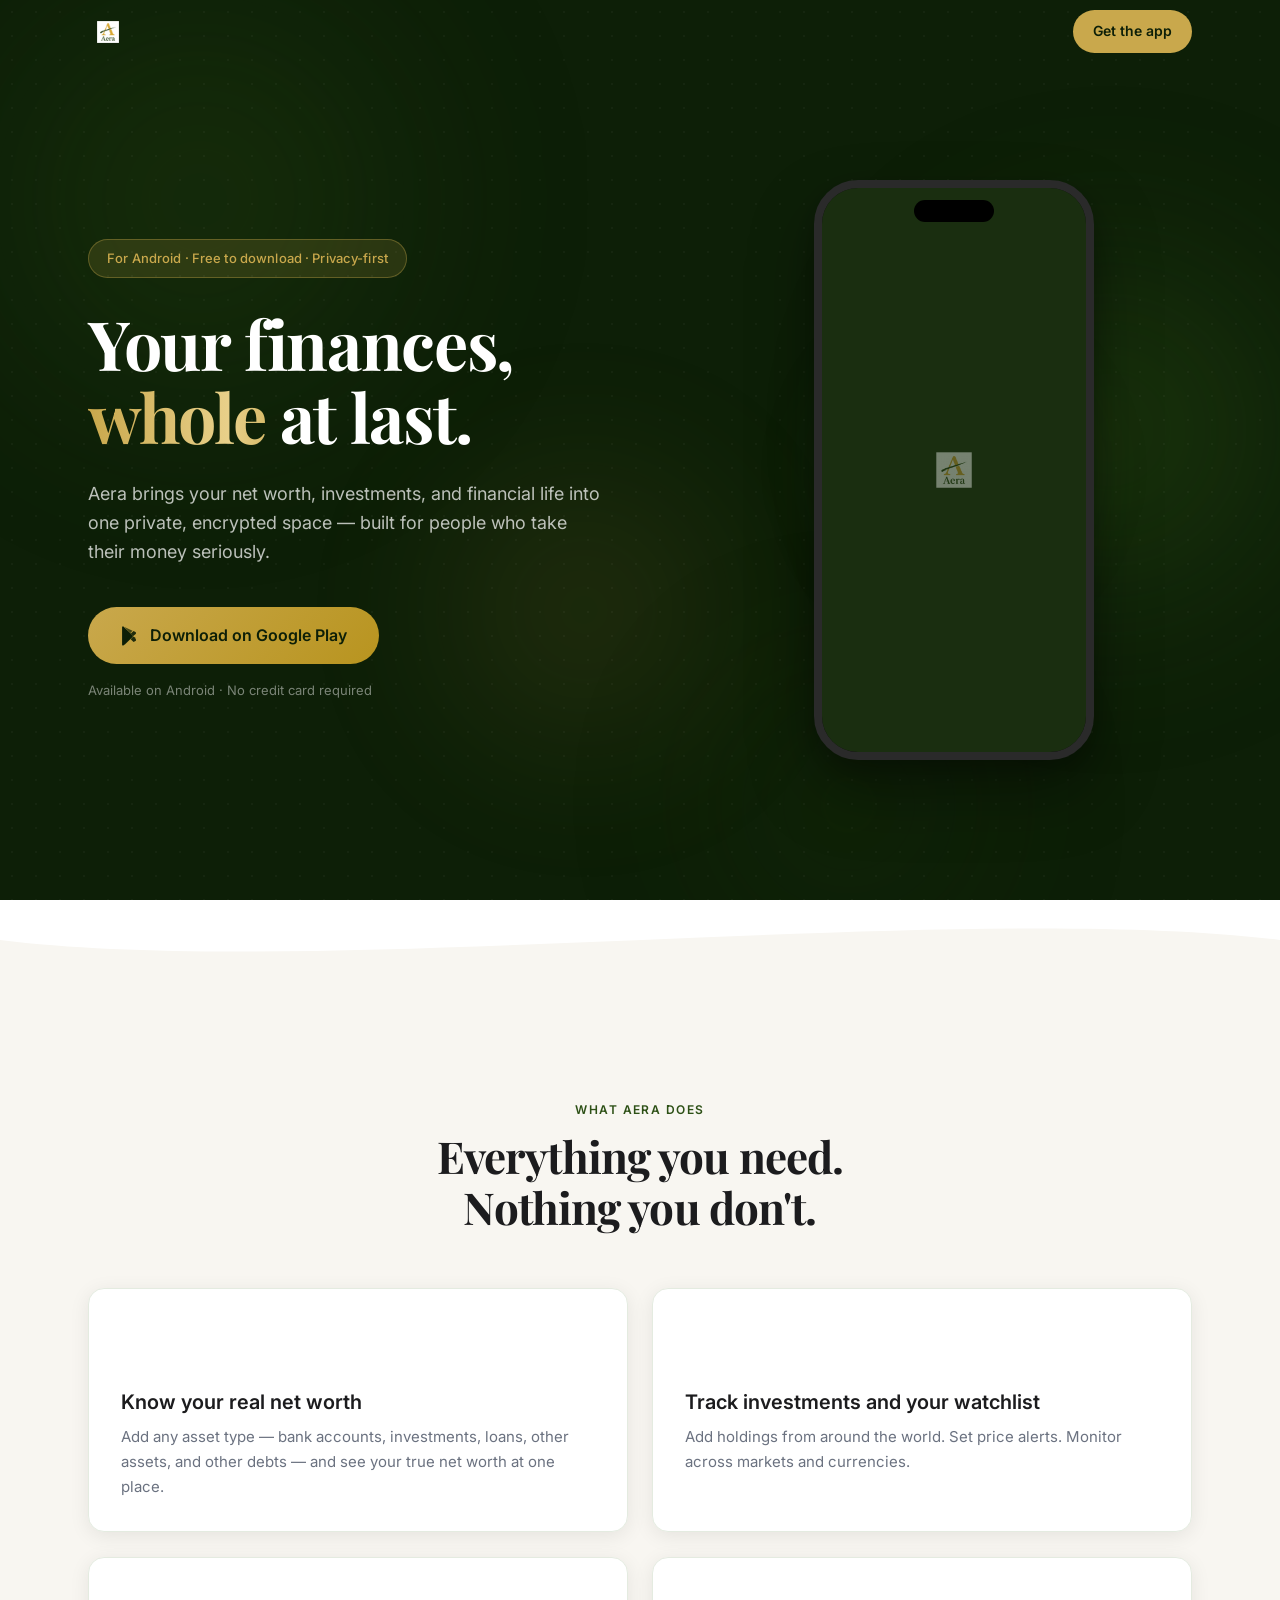
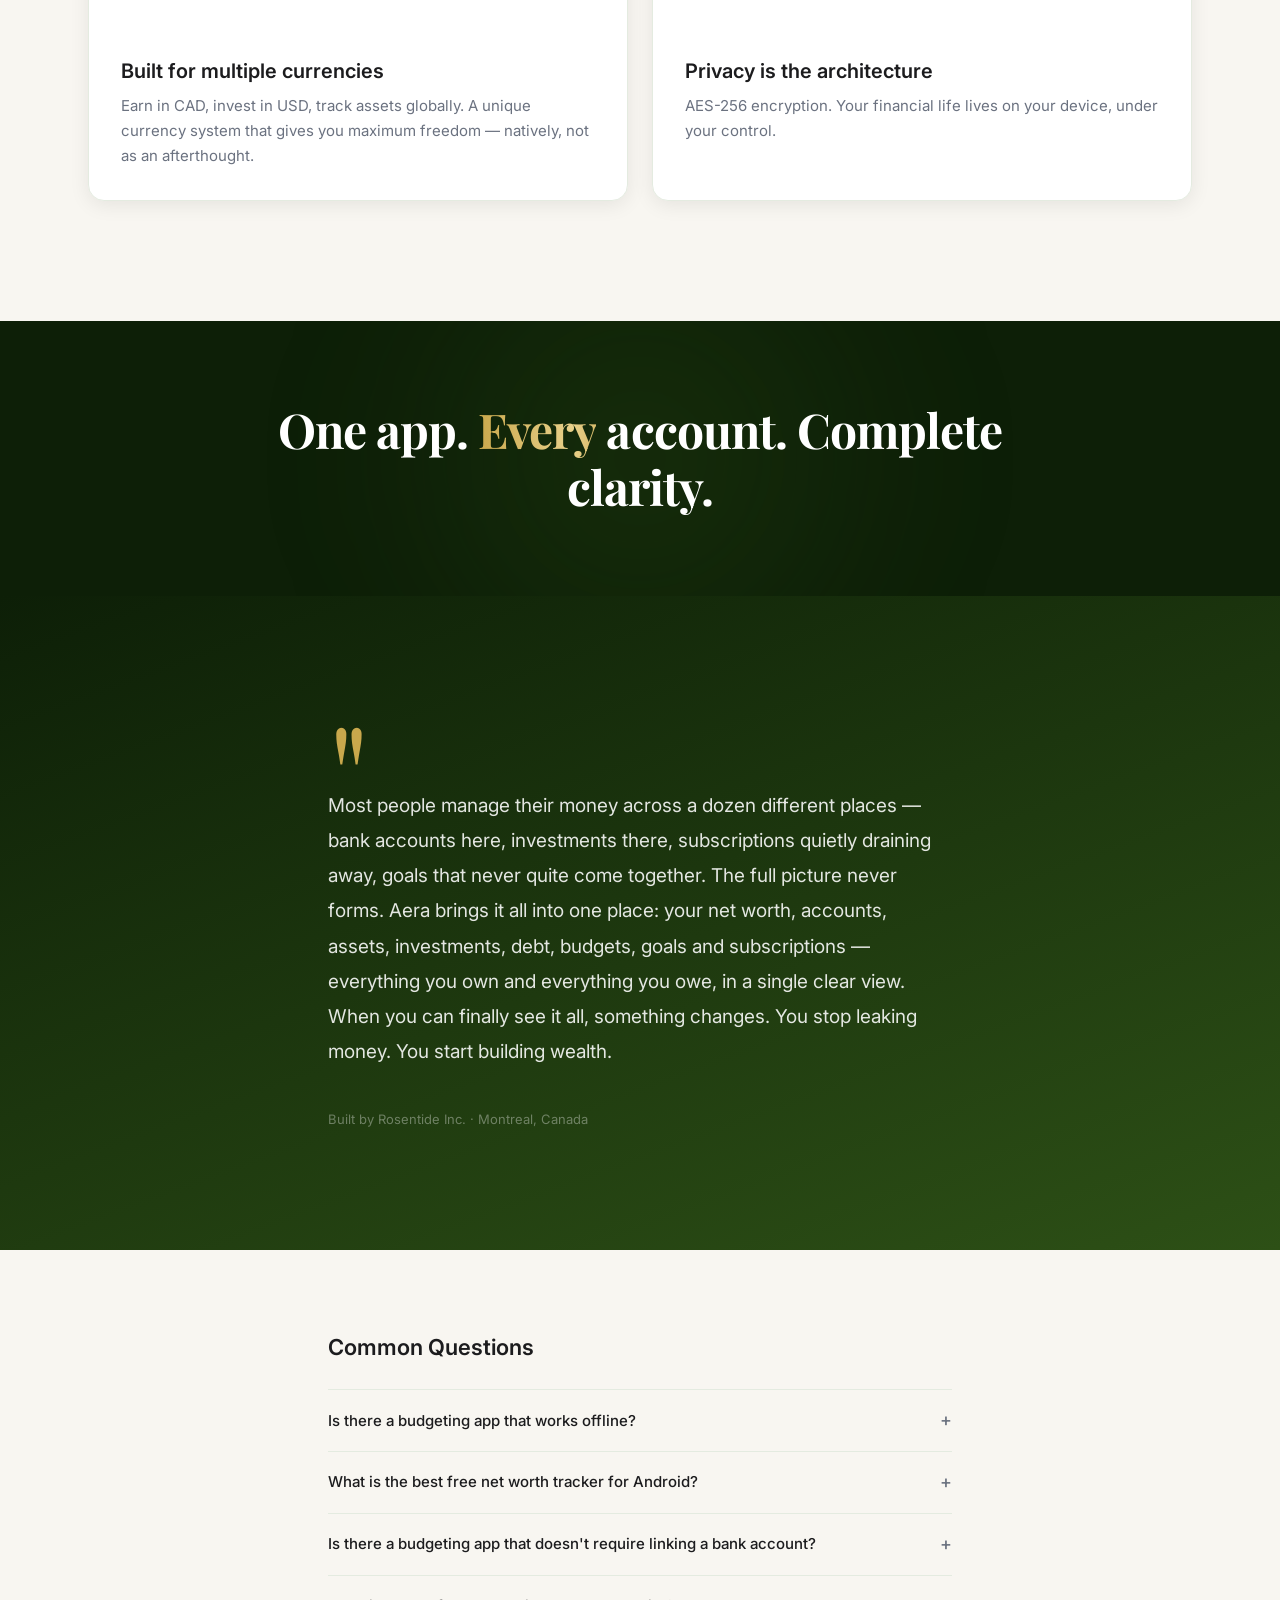
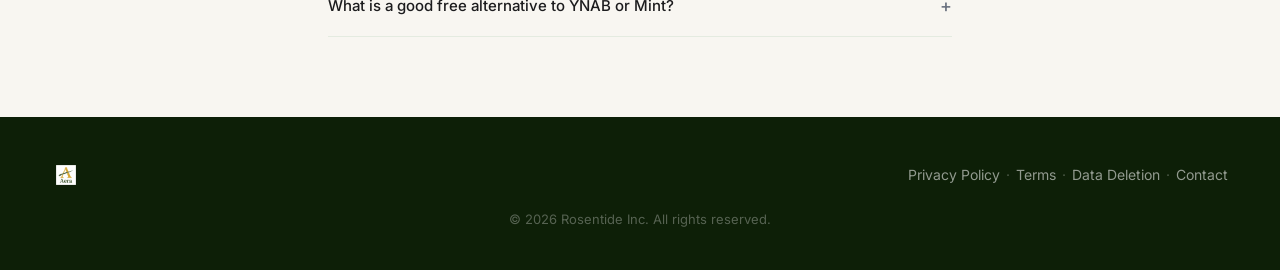
==== commit cbb1658b: "Fix Card 4 copy + wire 4-screen phone carousel (placeholder until screenshots) - Card 4 body: remove" ====
--- a/index.html
+++ b/index.html
@@ -140,7 +140,11 @@
           <div class="phone-frame">
             <div class="phone-notch"></div>
             <div class="screens-container">
-              <!-- Screenshots to be added when available -->
+              <!-- SWAP: replace phone-placeholder div with these 4 img tags once screenshots are in /assets/screens/ -->
+              <!-- <img class="screen screen-1" src="assets/screens/screen-net-worth.png" alt="Aera net worth dashboard"> -->
+              <!-- <img class="screen screen-2" src="assets/screens/screen-investments.png" alt="Aera investments view"> -->
+              <!-- <img class="screen screen-3" src="assets/screens/screen-budgets.png" alt="Aera budgets view"> -->
+              <!-- <img class="screen screen-4" src="assets/screens/screen-calcverse.png" alt="Aera CalcVerse calculators"> -->
               <div class="phone-placeholder">
                 <img src="/assets/logo/aera-logo-fg.webp" alt="Aera" style="width:64px; opacity:0.4; border-radius: 10px;" />
               </div>
@@ -205,7 +209,7 @@
             </svg>
           </div>
           <h3 class="feature-title">Privacy is the architecture</h3>
-          <p class="feature-body">AES-256 encryption. No financial data is stored on our servers. Your financial life lives on your device, under your control.</p>
+          <p class="feature-body">AES-256 encryption. Your financial life lives on your device, under your control.</p>
         </div>
       </div>
     </div>
--- a/css/style.css
+++ b/css/style.css
@@ -423,12 +423,13 @@
   height: 100%;
   object-fit: cover;
   opacity: 0;
-  animation: screen-cycle 9s ease-in-out infinite;
+  animation: screen-cycle 12s ease-in-out infinite;
 }
 
 .screen-1 { animation-delay: 0s; }
 .screen-2 { animation-delay: 3s; }
 .screen-3 { animation-delay: 6s; }
+.screen-4 { animation-delay: 9s; }
 
 /* Placeholder (when no screenshots) */
 .phone-placeholder {
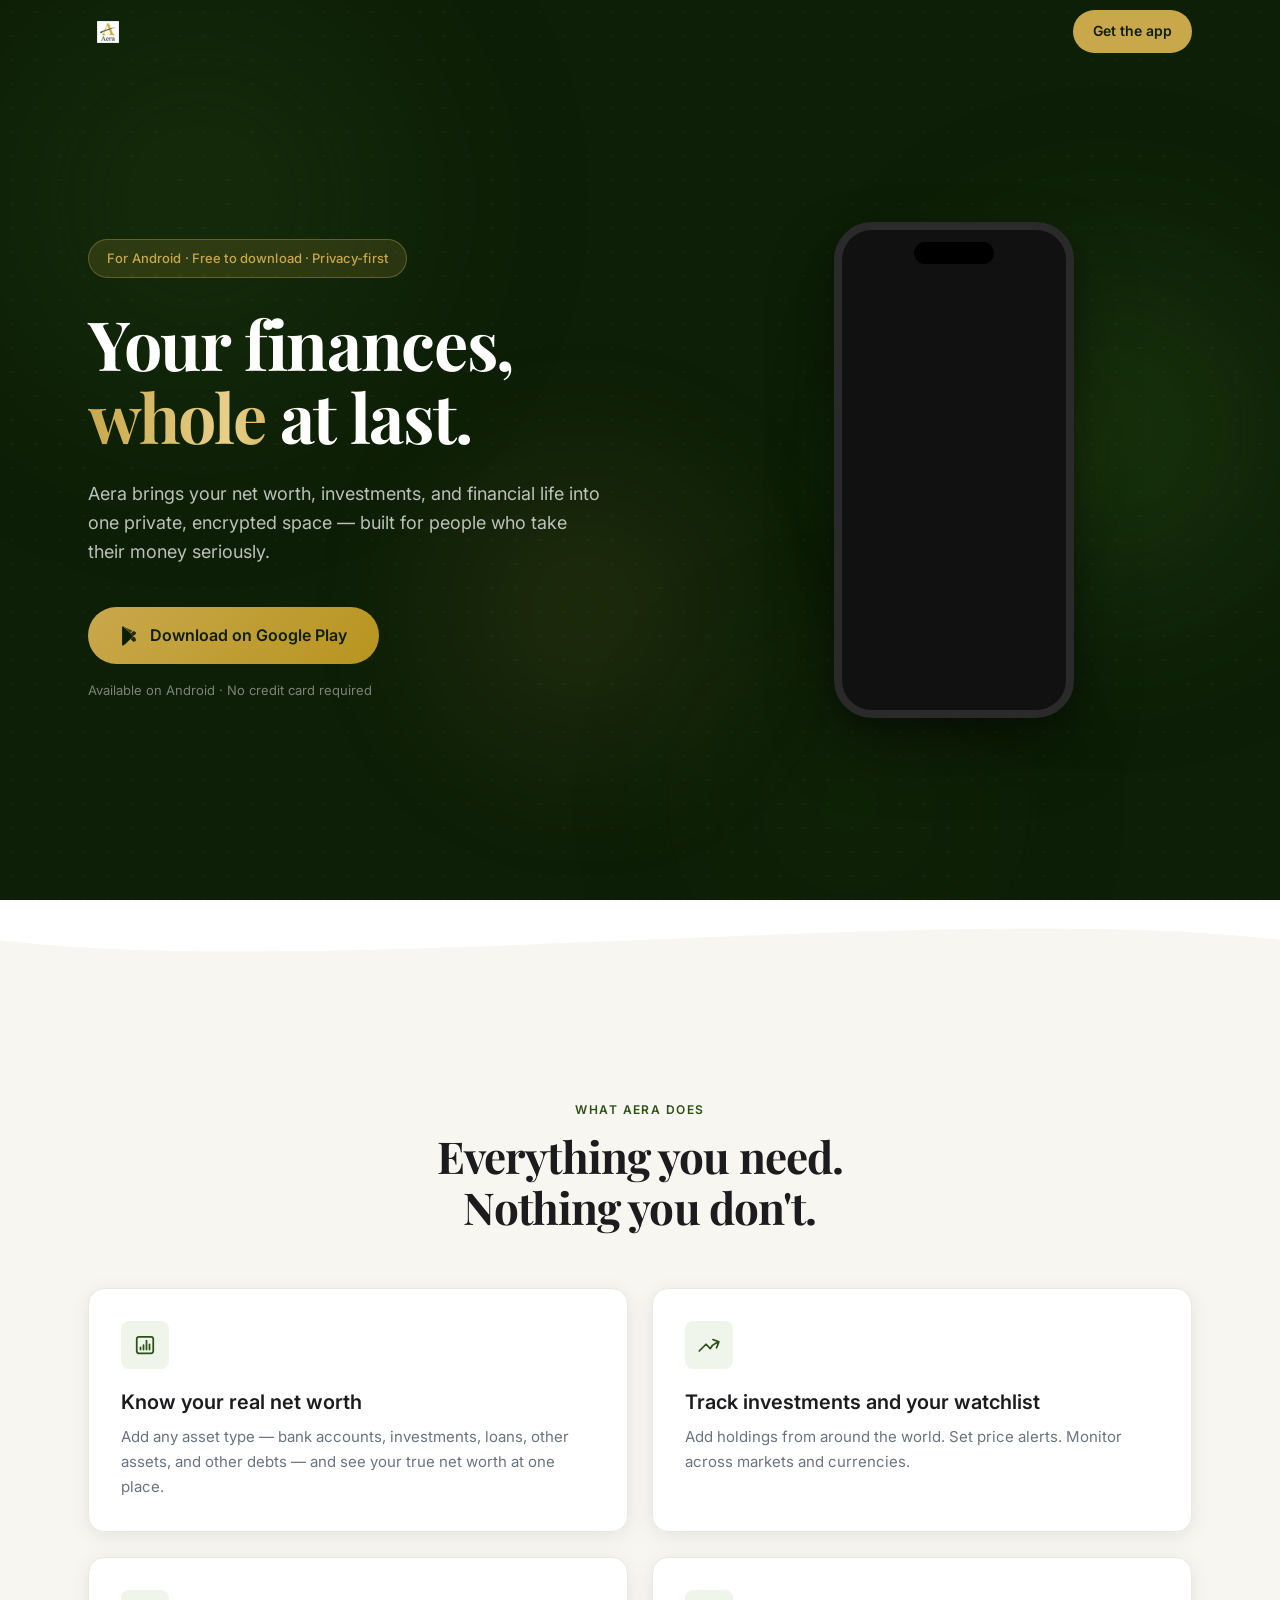
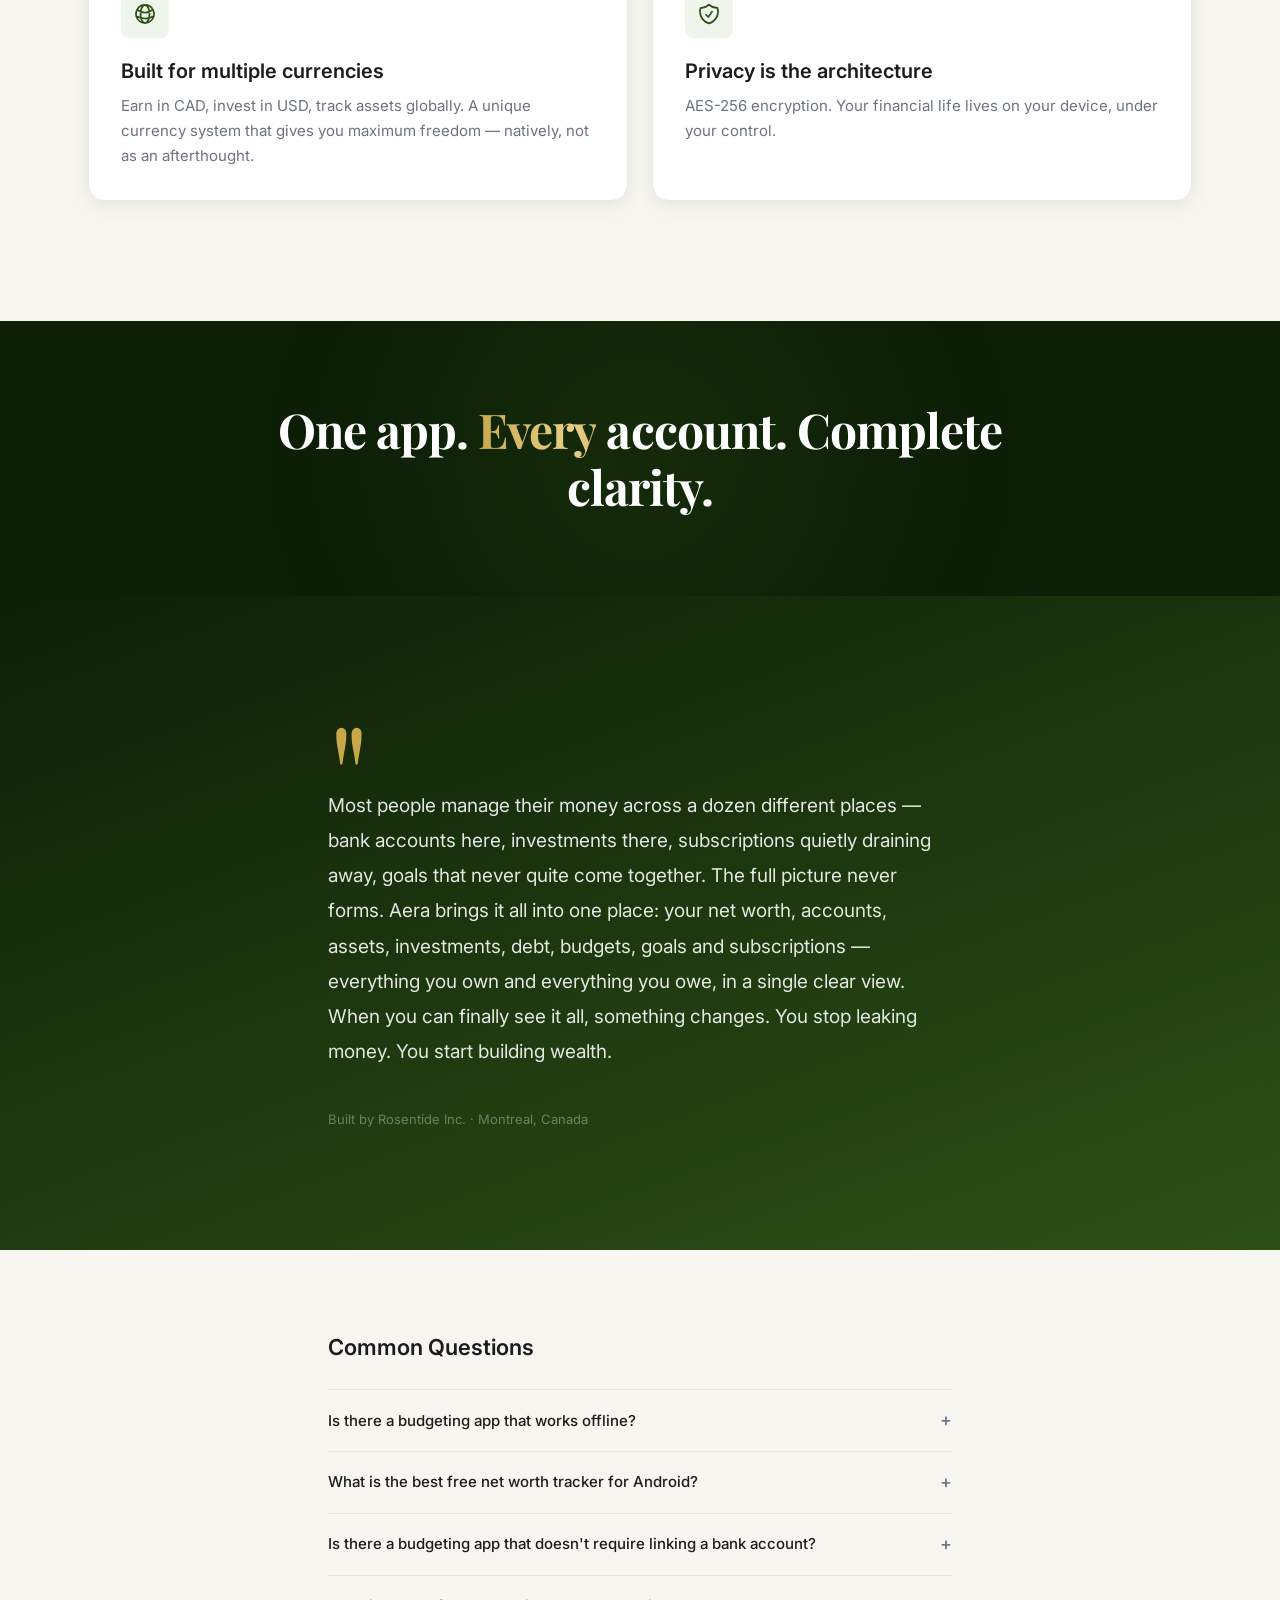
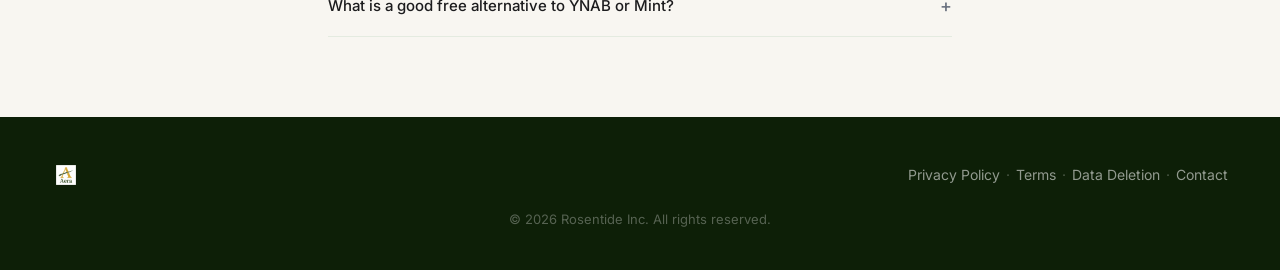
==== commit 7a08fcc6: "Add hero screenshots, resize phone mockup, fix fi ligature - Swap placeholder div for 4 real screens" ====
--- a/index.html
+++ b/index.html
@@ -140,14 +140,10 @@
           <div class="phone-frame">
             <div class="phone-notch"></div>
             <div class="screens-container">
-              <!-- SWAP: replace phone-placeholder div with these 4 img tags once screenshots are in /assets/screens/ -->
-              <!-- <img class="screen screen-1" src="assets/screens/screen-net-worth.png" alt="Aera net worth dashboard"> -->
-              <!-- <img class="screen screen-2" src="assets/screens/screen-investments.png" alt="Aera investments view"> -->
-              <!-- <img class="screen screen-3" src="assets/screens/screen-budgets.png" alt="Aera budgets view"> -->
-              <!-- <img class="screen screen-4" src="assets/screens/screen-calcverse.png" alt="Aera CalcVerse calculators"> -->
-              <div class="phone-placeholder">
-                <img src="/assets/logo/aera-logo-fg.webp" alt="Aera" style="width:64px; opacity:0.4; border-radius: 10px;" />
-              </div>
+              <img class="screen screen-1" src="assets/screens/01.jpeg" alt="Aera net worth dashboard">
+              <img class="screen screen-2" src="assets/screens/02.jpeg" alt="Aera investments view">
+              <img class="screen screen-3" src="assets/screens/03.jpeg" alt="Aera budgets and goals">
+              <img class="screen screen-4" src="assets/screens/04.jpeg" alt="Aera financial overview">
             </div>
           </div>
         </div>
--- a/css/style.css
+++ b/css/style.css
@@ -294,6 +294,8 @@
   margin-bottom: 28px;
   animation: fade-up 0.7s ease both;
   animation-delay: 0.25s;
+  font-variant-ligatures: no-common-ligatures;
+  font-feature-settings: "liga" 0, "clig" 0;
 }
 
 @media (max-width: 1024px) {
@@ -361,19 +363,19 @@
 
 .phone-wrapper {
   position: relative;
-  width: 280px;
+  width: 240px;
   margin: 0 auto;
   animation: float 4s ease-in-out infinite;
 }
 
 @media (max-width: 768px) {
-  .phone-wrapper { width: 240px; }
+  .phone-wrapper { width: 200px; }
 }
 
 .phone-glow {
   position: absolute;
-  width: 300px;
-  height: 300px;
+  width: 260px;
+  height: 260px;
   background: radial-gradient(circle, rgba(45, 80, 22, 0.55) 0%, transparent 70%);
   top: 50%;
   left: 50%;
@@ -384,9 +386,9 @@
 
 .phone-frame {
   width: 100%;
-  height: 580px;
+  height: 496px;
   background: #111;
-  border-radius: 44px;
+  border-radius: 38px;
   border: 8px solid #2A2A2A;
   box-shadow: var(--shadow-phone);
   overflow: hidden;
@@ -394,7 +396,7 @@
 }
 
 @media (max-width: 768px) {
-  .phone-frame { height: 496px; border-radius: 38px; }
+  .phone-frame { height: 420px; border-radius: 32px; }
 }
 
 .phone-notch {
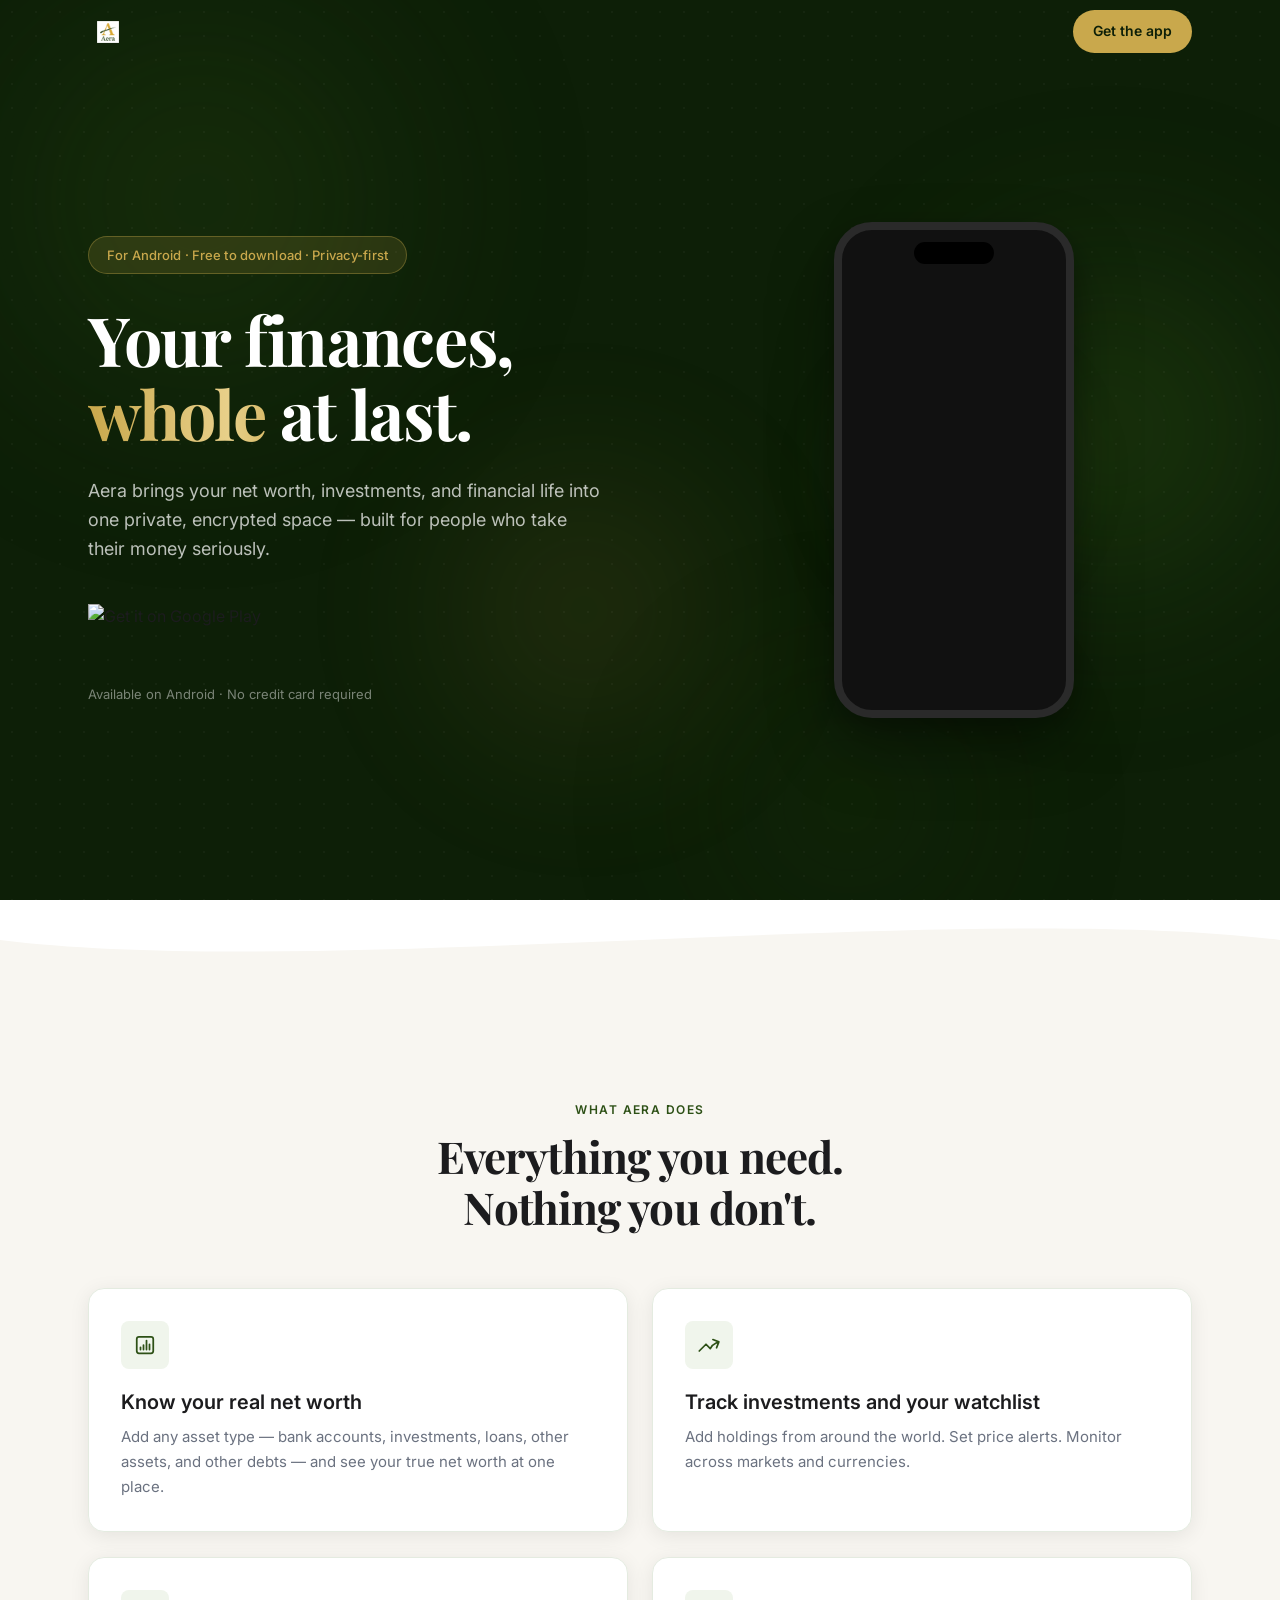
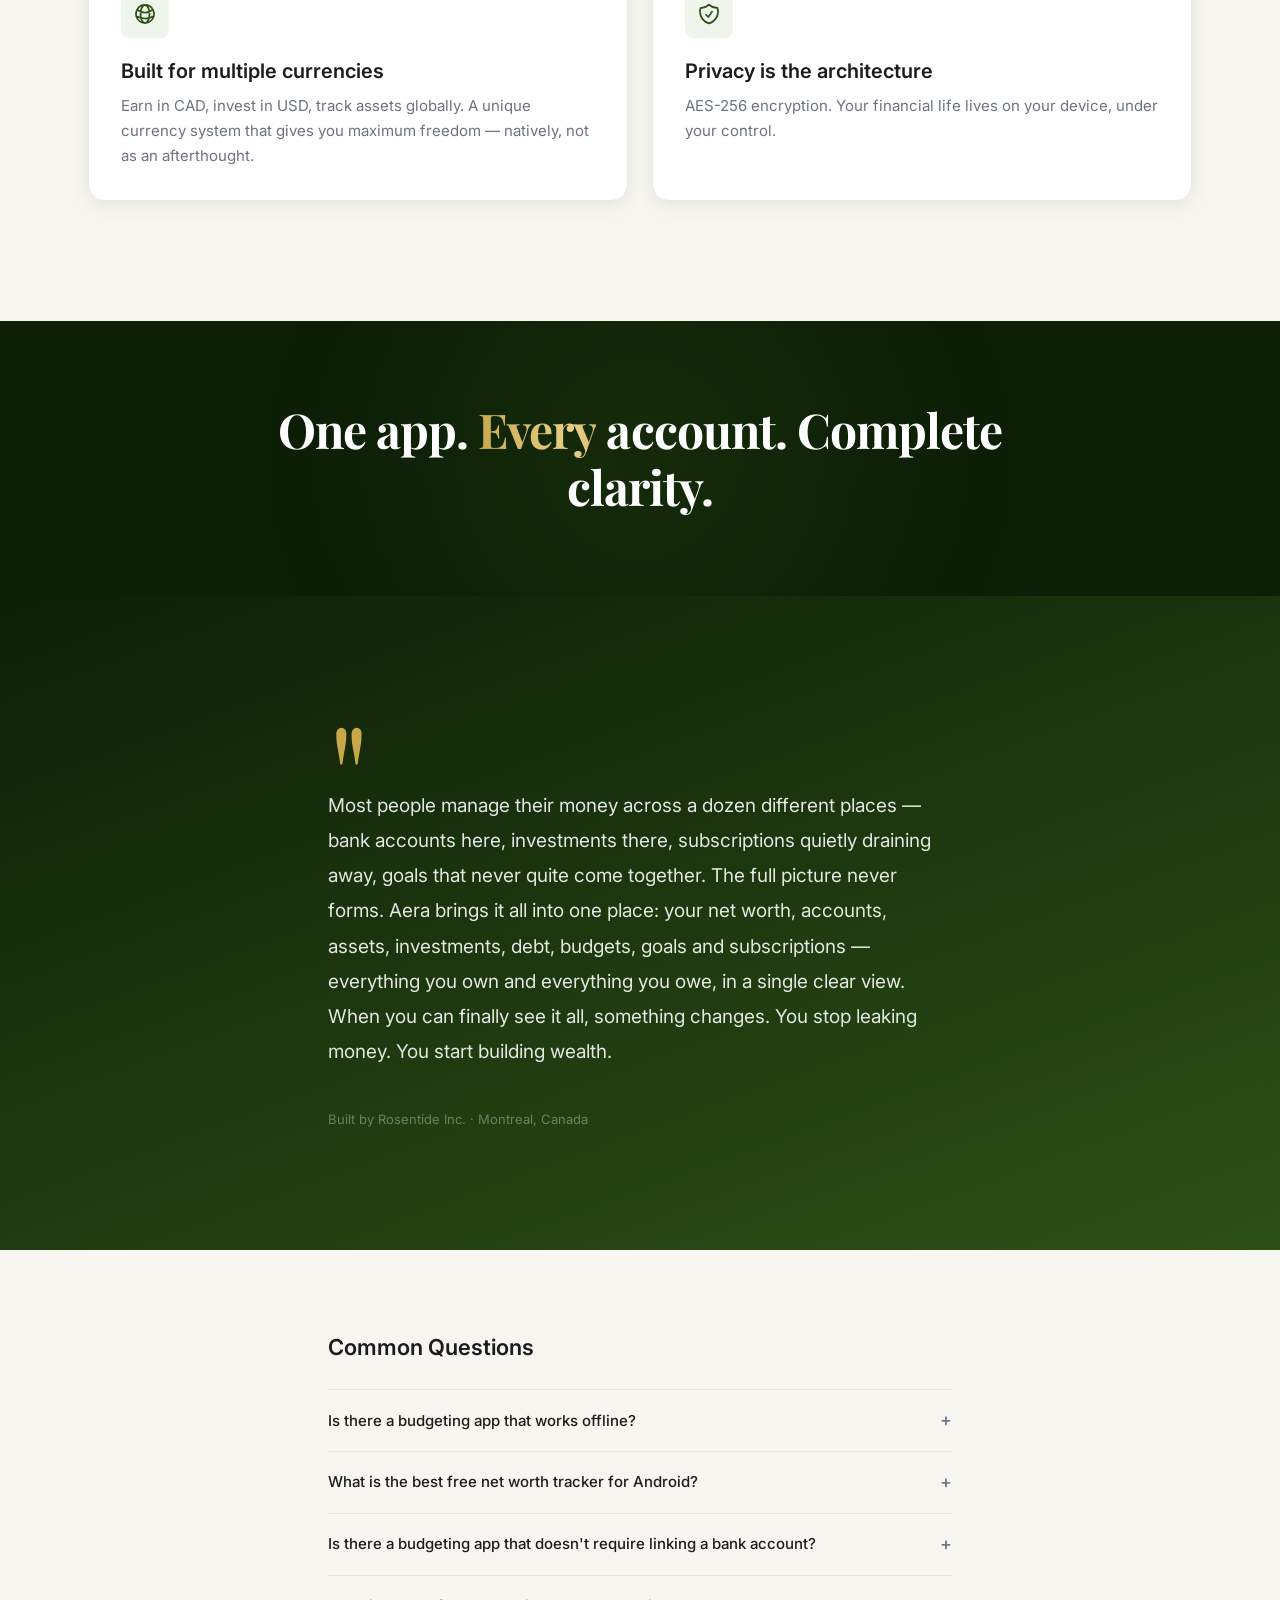
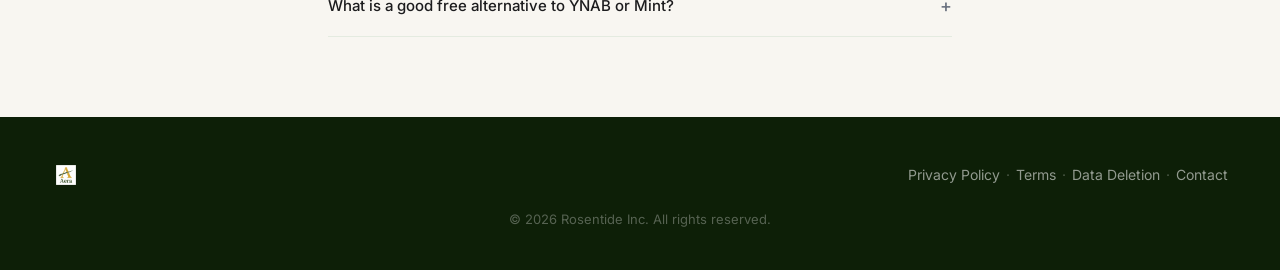
==== commit 7a732939: "Replace custom CTA button with official Google Play badge" ====
--- a/index.html
+++ b/index.html
@@ -120,15 +120,10 @@
         </p>
         <h1 class="hero-h1">Your finances,<br><span class="gold-shimmer">whole</span> at last.</h1>
         <p class="hero-subtext">Aera brings your net worth, investments, and financial life into one private, encrypted space — built for people who take their money seriously.</p>
-        <a href="https://play.google.com/store/apps/details?id=com.aera.android" class="hero-cta" id="download" target="_blank" rel="noopener">
-          <svg width="20" height="20" viewBox="0 0 24 24" fill="currentColor" aria-hidden="true">
-            <path d="M3.18 23.5c.28.16.6.17.88.04L15.93 12 4.06.46C3.78.33 3.46.34 3.18.5A1 1 0 002.5 1.4v21.2c0 .4.26.74.68.9z"/>
-            <path d="M18.5 14.23l-2.62-1.52-3.07 3.07 3.47 3.47 2.22-1.29a1.5 1.5 0 000-2.6v-.13z" opacity=".9"/>
-            <path d="M5.38 22.76L15.05 13.1l-2.62-2.62L4.06 18.8l1.32 3.96z" opacity=".7"/>
-            <path d="M5.38 1.24L12.43 8.3l2.62-2.62L5.38 1.24z" opacity=".7"/>
-            <path d="M15.93 12L18.5 9.77a1.5 1.5 0 000-2.6L16.28 5.9 13.05 9.12 15.93 12z" opacity=".9"/>
-          </svg>
-          Download on Google Play
+        <a href="https://play.google.com/store/apps/details?id=com.aera.android" class="play-badge-link" id="download" target="_blank" rel="noopener">
+          <img src="https://play.google.com/intl/en_us/badges/static/images/badges/en_badge_web_generic.png"
+               alt="Get it on Google Play"
+               class="play-badge-img">
         </a>
         <p class="hero-subnote">Available on Android · No credit card required</p>
       </div>
--- a/css/style.css
+++ b/css/style.css
@@ -320,30 +320,28 @@
   .hero-subtext { font-size: 16px; margin: 0 auto 32px; }
 }
 
-.hero-cta {
-  display: inline-flex;
-  align-items: center;
-  gap: 10px;
-  background: linear-gradient(135deg, #C9A84C 0%, #B8941F 100%);
-  color: var(--color-hero-bg);
-  font-size: 16px;
-  font-weight: 600;
-  padding: 16px 32px;
-  border-radius: var(--radius-pill);
-  text-decoration: none;
-  transition: transform 0.2s ease, box-shadow 0.2s ease;
+.play-badge-link {
+  display: inline-block;
   margin-bottom: 16px;
   animation: fade-up 0.7s ease both;
   animation-delay: 0.65s;
-}
-
-.hero-cta:hover {
+  transition: transform 0.2s ease, filter 0.2s ease;
+}
+
+.play-badge-link:hover {
   transform: translateY(-2px);
-  box-shadow: 0 8px 24px rgba(201, 168, 76, 0.4);
-}
-
-@media (max-width: 768px) {
-  .hero-cta { font-size: 15px; padding: 14px 28px; }
+  filter: brightness(1.08);
+}
+
+.play-badge-img {
+  display: block;
+  height: 64px;
+  width: auto;
+}
+
+@media (max-width: 768px) {
+  .play-badge-img { height: 56px; }
+  .play-badge-link { margin: 0 auto 16px; }
 }
 
 .hero-subnote {
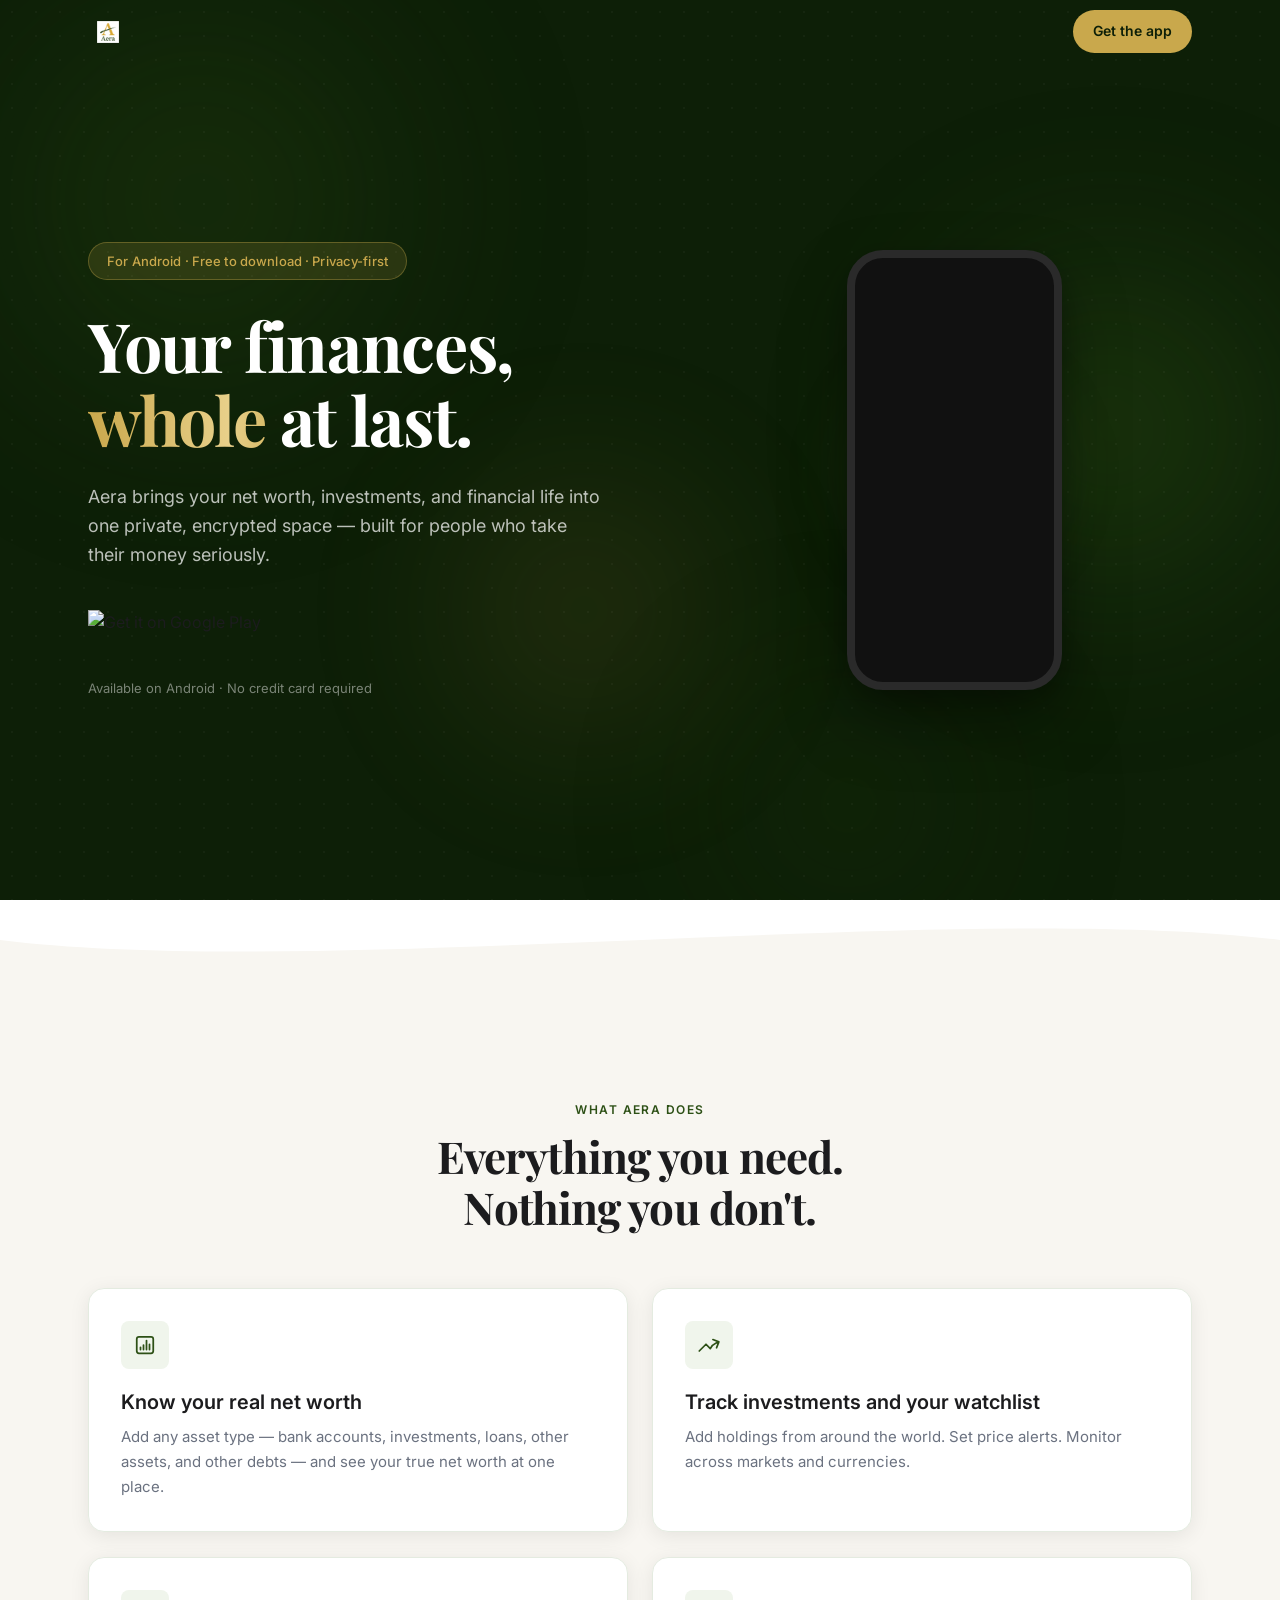
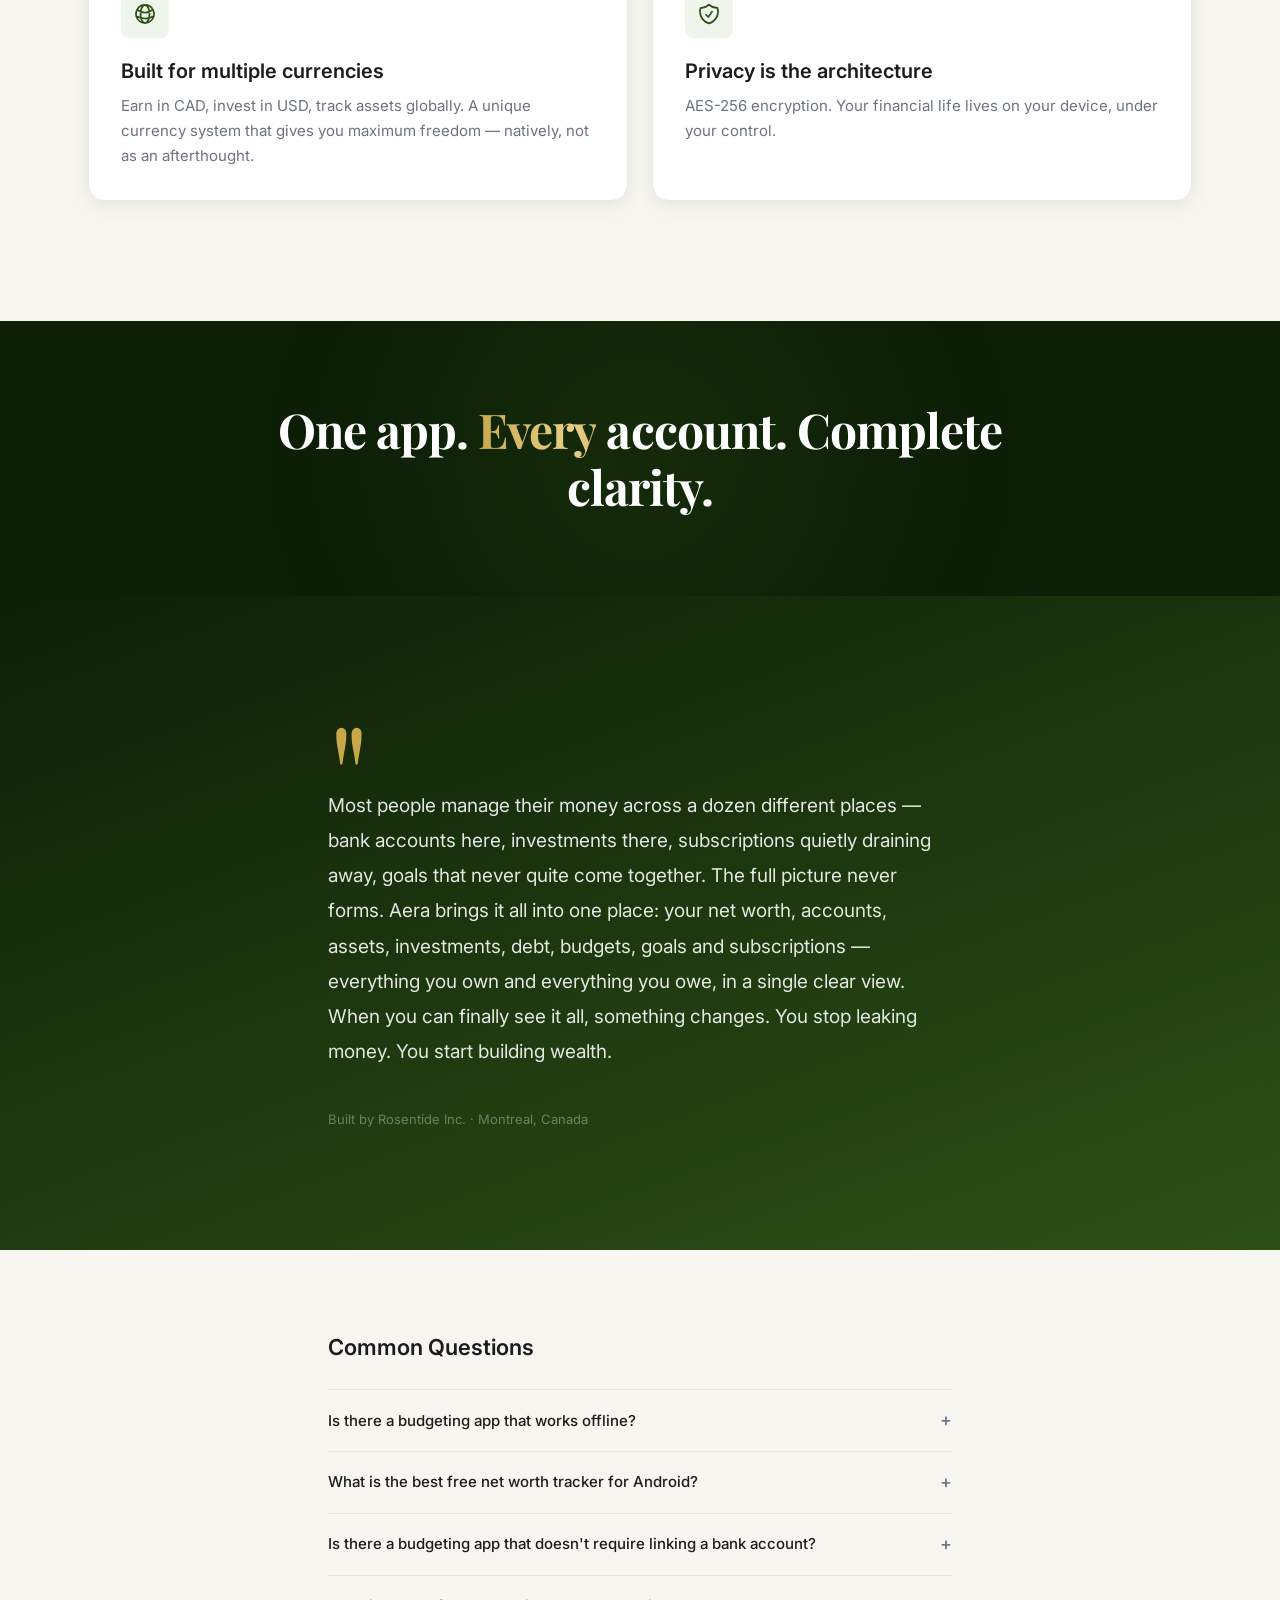
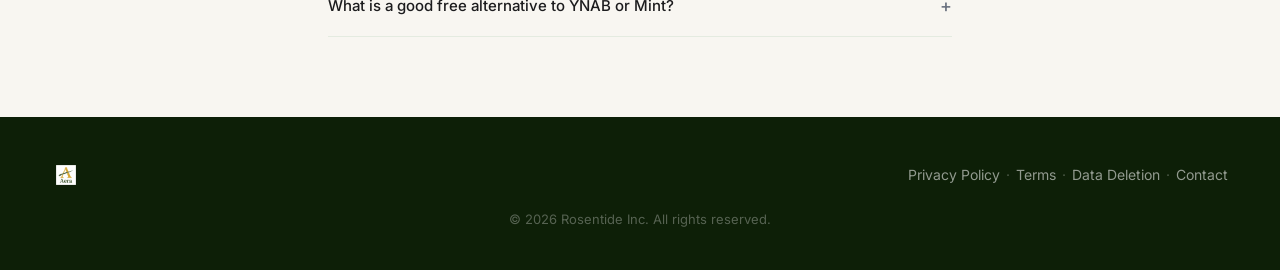
==== commit d2765d72: "Fix hero: remove notch, shrink phone, fix badge size, break fi ligature - Remove phone-notch div — a" ====
--- a/index.html
+++ b/index.html
@@ -118,7 +118,7 @@
         <p class="hero-eyebrow">
           <span>For Android · Free to download · Privacy-first</span>
         </p>
-        <h1 class="hero-h1">Your finances,<br><span class="gold-shimmer">whole</span> at last.</h1>
+        <h1 class="hero-h1">Your f&#x200C;inances,<br><span class="gold-shimmer">whole</span> at last.</h1>
         <p class="hero-subtext">Aera brings your net worth, investments, and financial life into one private, encrypted space — built for people who take their money seriously.</p>
         <a href="https://play.google.com/store/apps/details?id=com.aera.android" class="play-badge-link" id="download" target="_blank" rel="noopener">
           <img src="https://play.google.com/intl/en_us/badges/static/images/badges/en_badge_web_generic.png"
@@ -133,7 +133,6 @@
         <div class="phone-wrapper">
           <div class="phone-glow"></div>
           <div class="phone-frame">
-            <div class="phone-notch"></div>
             <div class="screens-container">
               <img class="screen screen-1" src="assets/screens/01.jpeg" alt="Aera net worth dashboard">
               <img class="screen screen-2" src="assets/screens/02.jpeg" alt="Aera investments view">
--- a/css/style.css
+++ b/css/style.css
@@ -294,8 +294,8 @@
   margin-bottom: 28px;
   animation: fade-up 0.7s ease both;
   animation-delay: 0.25s;
-  font-variant-ligatures: no-common-ligatures;
-  font-feature-settings: "liga" 0, "clig" 0;
+  font-variant-ligatures: none;
+  font-feature-settings: "liga" 0, "clig" 0, "dlig" 0, "calt" 0;
 }
 
 @media (max-width: 1024px) {
@@ -335,12 +335,13 @@
 
 .play-badge-img {
   display: block;
-  height: 64px;
+  height: 52px;
   width: auto;
-}
-
-@media (max-width: 768px) {
-  .play-badge-img { height: 56px; }
+  max-width: 180px;
+}
+
+@media (max-width: 768px) {
+  .play-badge-img { height: 46px; max-width: 160px; }
   .play-badge-link { margin: 0 auto 16px; }
 }
 
@@ -361,19 +362,19 @@
 
 .phone-wrapper {
   position: relative;
-  width: 240px;
+  width: 215px;
   margin: 0 auto;
   animation: float 4s ease-in-out infinite;
 }
 
 @media (max-width: 768px) {
-  .phone-wrapper { width: 200px; }
+  .phone-wrapper { width: 185px; }
 }
 
 .phone-glow {
   position: absolute;
-  width: 260px;
-  height: 260px;
+  width: 240px;
+  height: 240px;
   background: radial-gradient(circle, rgba(45, 80, 22, 0.55) 0%, transparent 70%);
   top: 50%;
   left: 50%;
@@ -384,9 +385,9 @@
 
 .phone-frame {
   width: 100%;
-  height: 496px;
+  height: clamp(360px, calc(100vh - 300px), 440px);
   background: #111;
-  border-radius: 38px;
+  border-radius: 36px;
   border: 8px solid #2A2A2A;
   box-shadow: var(--shadow-phone);
   overflow: hidden;
@@ -394,19 +395,7 @@
 }
 
 @media (max-width: 768px) {
-  .phone-frame { height: 420px; border-radius: 32px; }
-}
-
-.phone-notch {
-  position: absolute;
-  top: 12px;
-  left: 50%;
-  transform: translateX(-50%);
-  width: 80px;
-  height: 22px;
-  background: #000;
-  border-radius: 11px;
-  z-index: 10;
+  .phone-frame { height: clamp(300px, calc(100vh - 360px), 380px); border-radius: 30px; }
 }
 
 .screens-container {
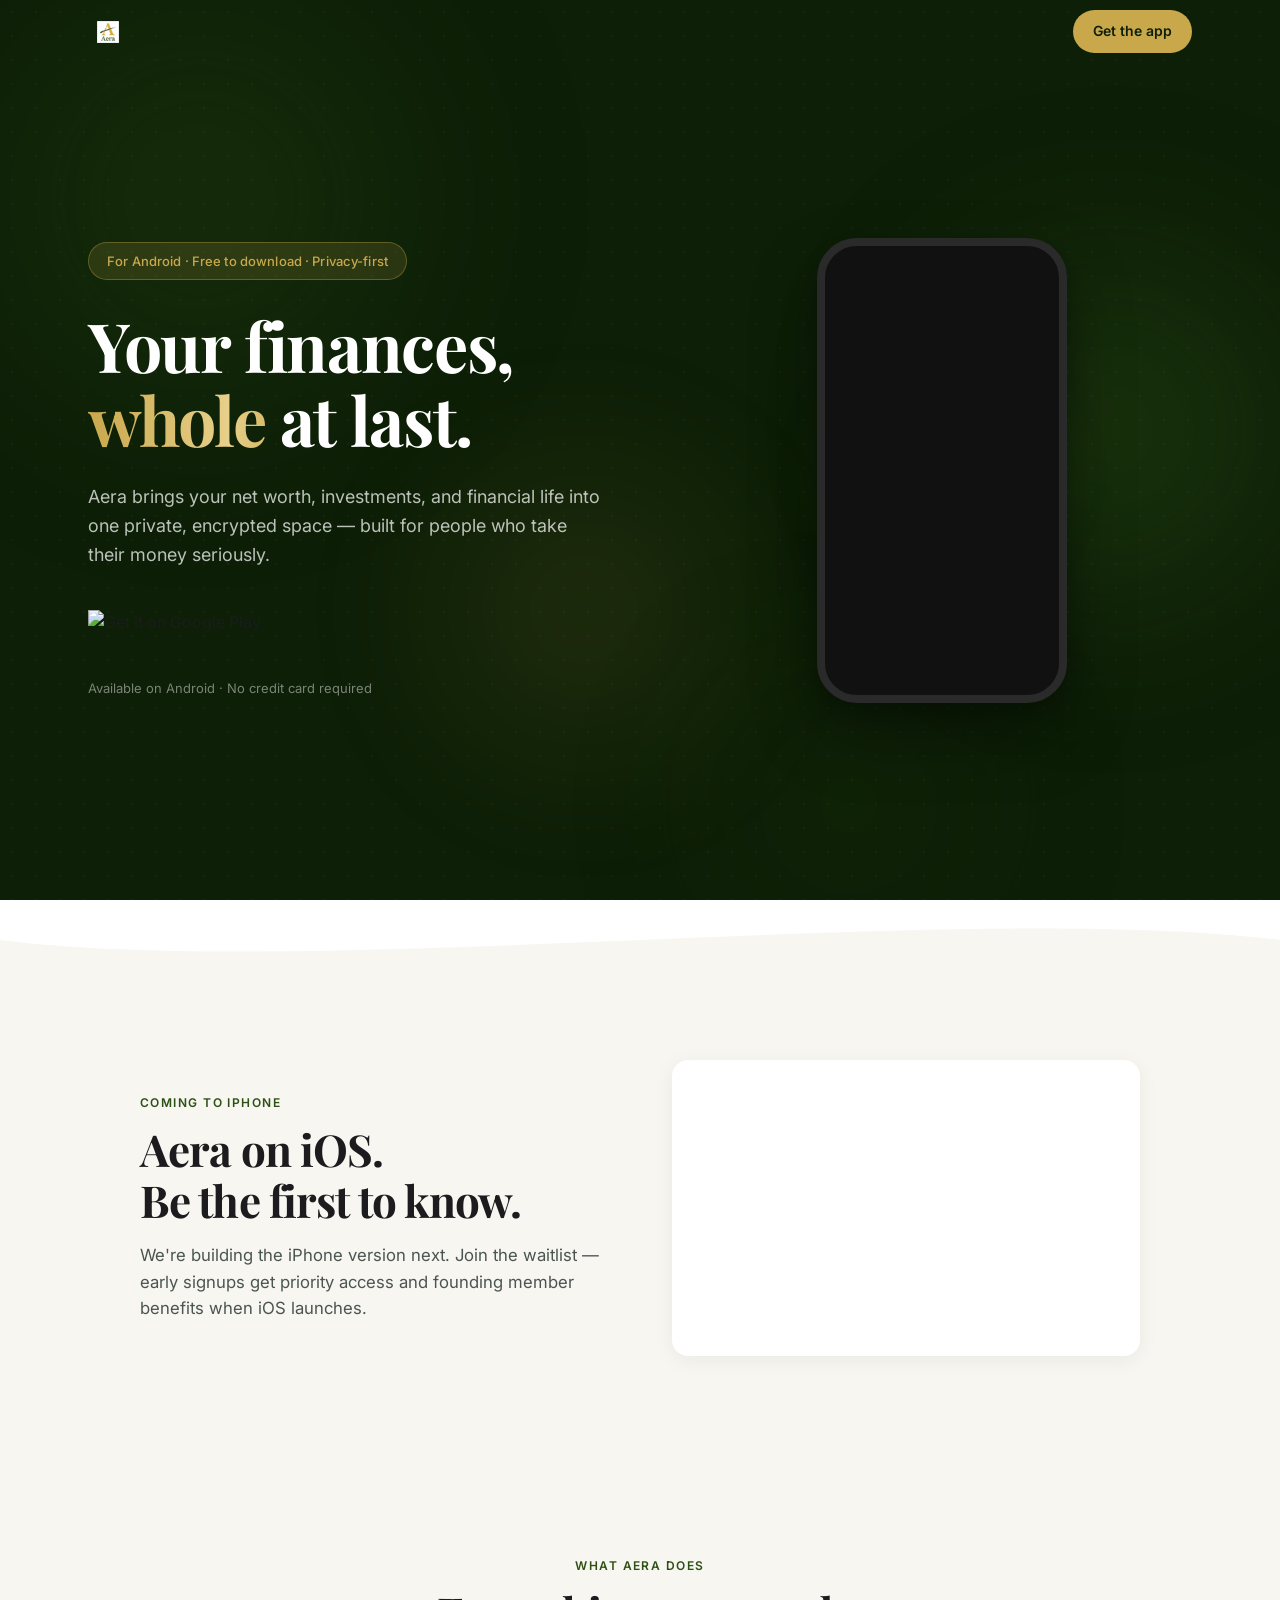
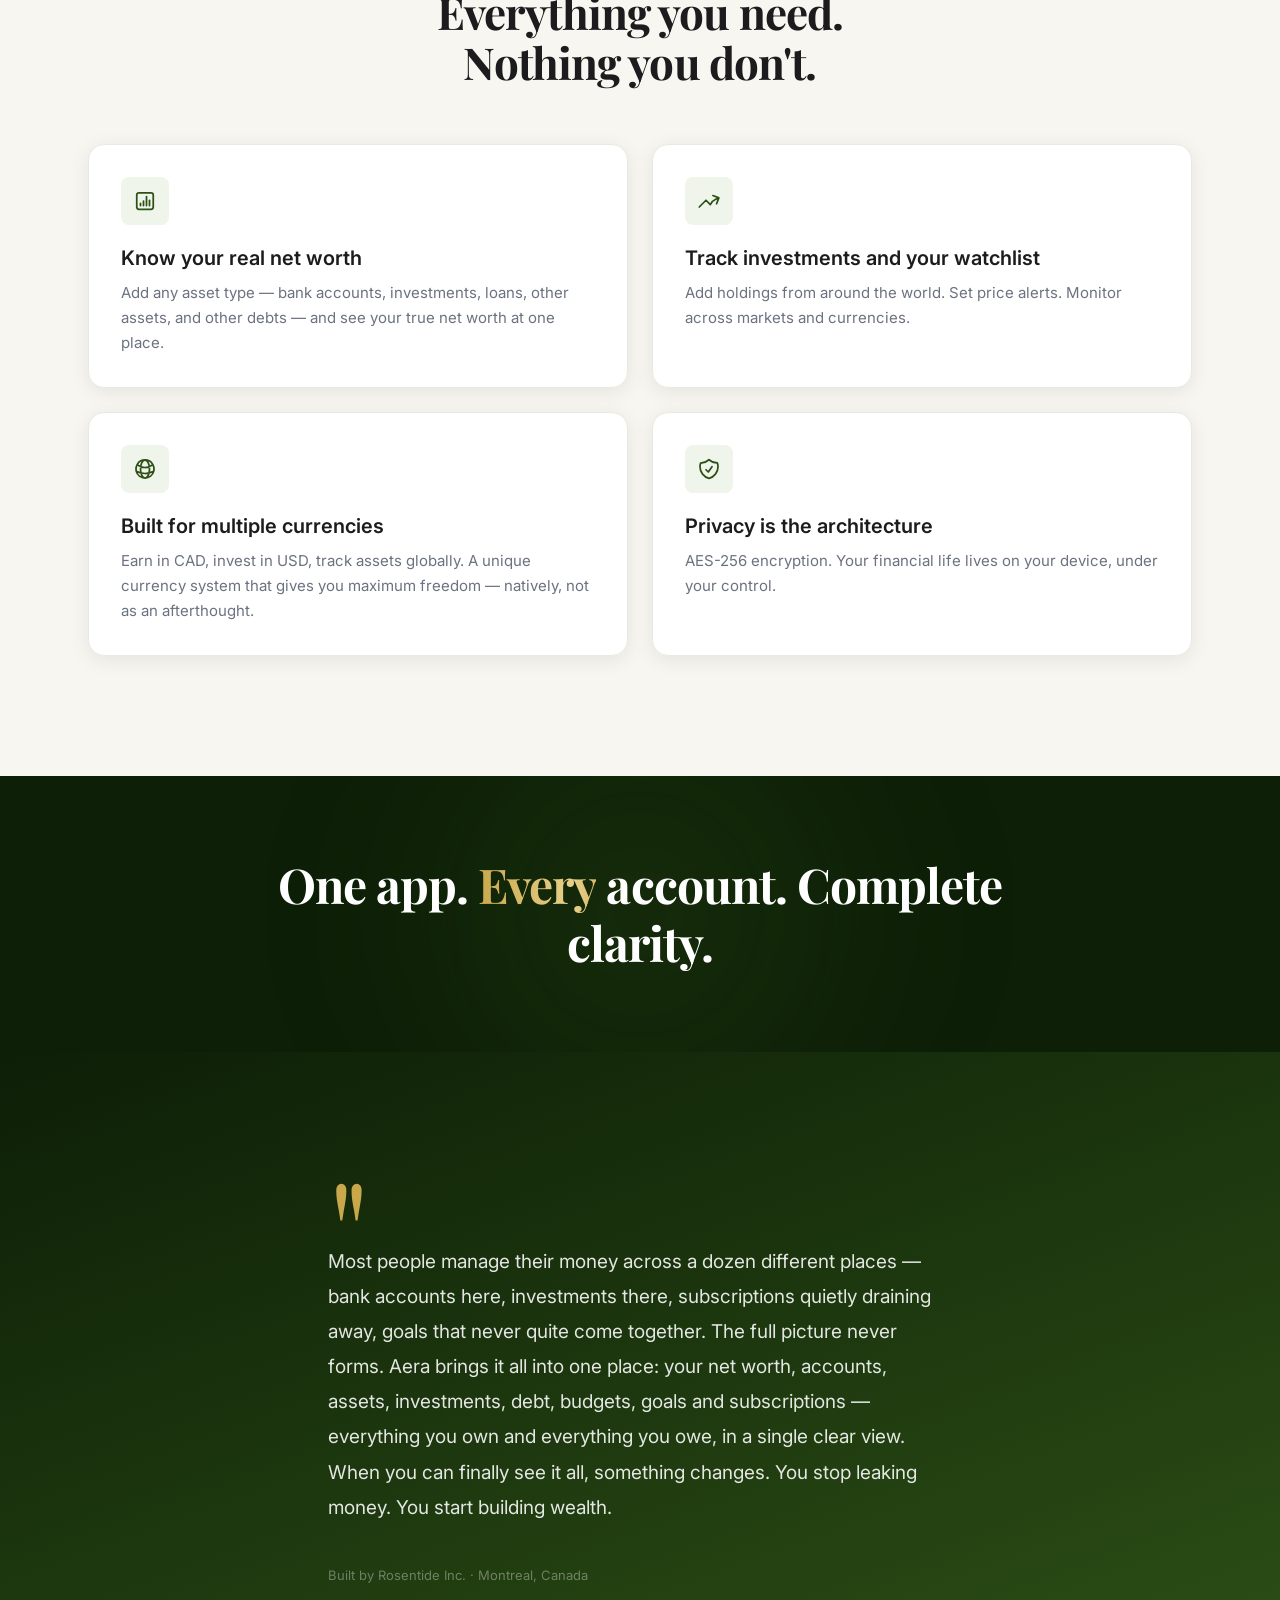
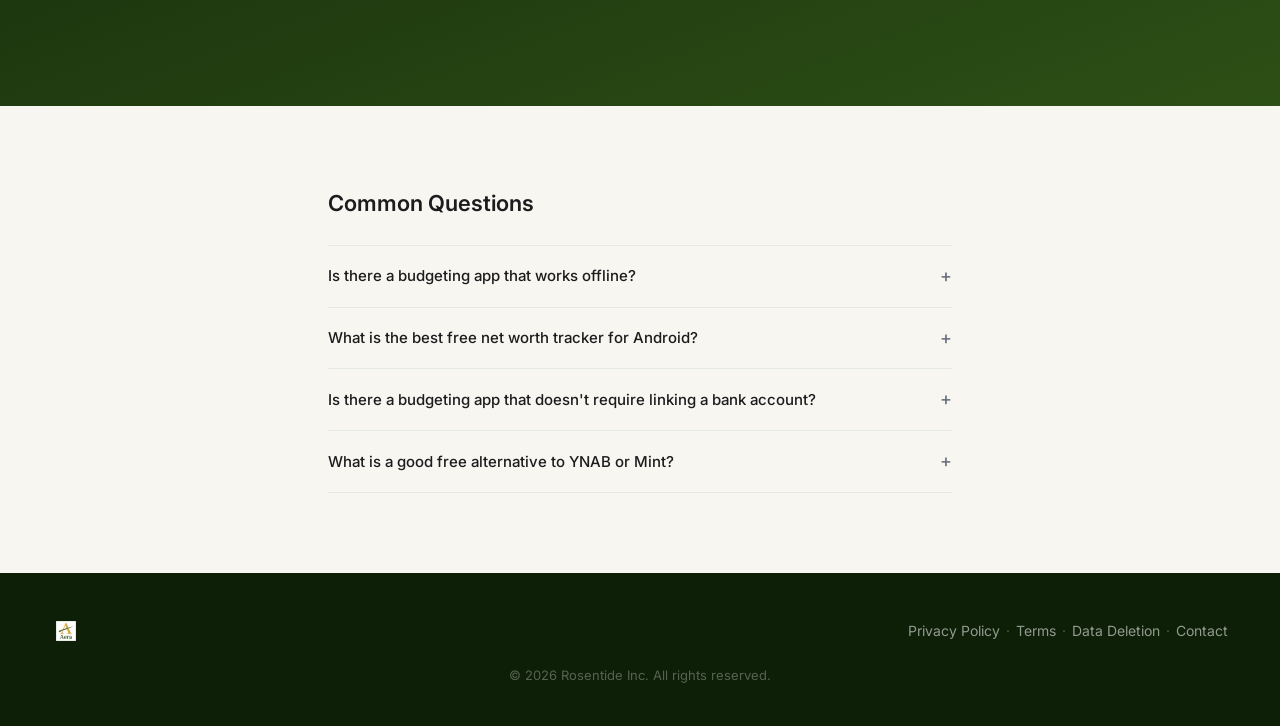
==== commit cc5605a3: "Implement WEBSITE_LAUNCH_SPEC changes 2-6 (Kowalevski S71) - Change 2: New CSS — .btn-primary-green," ====
--- a/index.html
+++ b/index.html
@@ -5,9 +5,9 @@
   <meta name="viewport" content="width=device-width, initial-scale=1" />
 
   <!-- Primary SEO -->
-  <title>Aera — Free Budget &amp; Net Worth Tracker | Privacy-First, No Bank Required</title>
-  <meta name="description" content="Track spending, net worth and investments privately — your data stays on your device. No bank connection, no subscriptions, no data selling. Free on Android." />
-  <meta name="keywords" content="budget tracker, expense tracker, net worth tracker app, offline budget app, privacy budgeting app, multi currency expense tracker, free budget app, personal finance app" />
+  <title>Aera — Free Net Worth &amp; Budget Tracker for Android</title>
+  <meta name="description" content="Track net worth, investments, budgets, subscriptions and debts in one app. 30 currencies, physical assets, 13 financial calculators. Free beta on Android. iOS waitlist open." />
+  <meta name="keywords" content="budget tracker, net worth tracker, personal finance app, multi currency expense tracker, free budget app canada, YNAB alternative, Mint alternative, investment tracker, financial calculator app, physical asset tracker" />
   <link rel="canonical" href="https://aeramoney.com/" />
   <meta name="robots" content="index, follow" />
   <meta name="theme-color" content="#0D1F07" />
@@ -15,16 +15,16 @@
 
   <!-- Open Graph -->
   <meta property="og:type" content="website" />
-  <meta property="og:title" content="Aera — Free Budget &amp; Net Worth Tracker" />
-  <meta property="og:description" content="Your net worth, investments, budgets and goals — in one private app. No bank connection. No data selling. Free on Android." />
+  <meta property="og:title" content="Aera — Free Net Worth &amp; Budget Tracker" />
+  <meta property="og:description" content="Your net worth, investments, budgets and goals — one Android app. 30 currencies, physical assets, 13 calculators. Free beta open." />
   <meta property="og:image" content="https://aeramoney.com/assets/og-image.png" />
   <meta property="og:url" content="https://aeramoney.com/" />
   <meta property="og:site_name" content="Aera" />
 
   <!-- Twitter/X Card -->
   <meta name="twitter:card" content="summary_large_image" />
-  <meta name="twitter:title" content="Aera — Free Budget &amp; Net Worth Tracker" />
-  <meta name="twitter:description" content="Your net worth, investments, budgets and goals — all private. No bank sync. Free on Android." />
+  <meta name="twitter:title" content="Aera — Free Net Worth &amp; Budget Tracker" />
+  <meta name="twitter:description" content="Your net worth, investments, budgets and goals — one Android app. 30 currencies. Free beta open." />
   <meta name="twitter:image" content="https://aeramoney.com/assets/og-image.png" />
 
   <!-- JSON-LD Structured Data -->
@@ -33,7 +33,7 @@
     "@context": "https://schema.org",
     "@type": ["MobileApplication", "SoftwareApplication"],
     "name": "Aera — Budget & Net Worth Tracker",
-    "description": "Aera is a free, privacy-first personal finance app for Android. Track expenses manually, monitor net worth, watch investments, and manage multiple currencies — all offline with AES-256 encryption. No bank connection required. No data selling.",
+    "description": "Aera is a free personal finance app for Android. Track net worth, investments, budgets, subscriptions, debts, and physical assets. Supports 30 currencies and includes 13 financial calculators. Free beta now open, iOS coming soon.",
     "url": "https://aeramoney.com",
     "downloadUrl": "https://play.google.com/store/apps/details?id=com.aera.android",
     "operatingSystem": "ANDROID",
@@ -80,6 +80,37 @@
   <!-- Stylesheets -->
   <link rel="stylesheet" href="css/animations.css" />
   <link rel="stylesheet" href="css/style.css" />
+
+  <!-- PostHog Analytics -->
+  <script>
+    !function(t,e){var o,n,p,r;e.__SV||(window.posthog && window.posthog.__loaded)||(window.posthog=e,e._i=[],e.init=function(i,s,a){function g(t,e){var o=e.split(".");2==o.length&&(t=t[o[0]],e=o[1]),t[e]=function(){t.push([e].concat(Array.prototype.slice.call(arguments,0)))}}(p=t.createElement("script")).type="text/javascript",p.crossOrigin="anonymous",p.async=!0,p.src=s.api_host.replace(".i.posthog.com","-assets.i.posthog.com")+"/static/array.js",(r=t.getElementsByTagName("script")[0]).parentNode.insertBefore(p,r);var u=e;for(void 0!==a?u=e[a]=[]:a="posthog",u.people=u.people||[],u.toString=function(t){var e="posthog";return"posthog"!==a&&(e+="."+a),t||(e+=" (stub)"),e},u.people.toString=function(){return u.toString(1)+".people (stub)"},o="Ir init Br Zr Ci jr $r Lr capture calculateEventProperties Yr register register_once register_for_session unregister unregister_for_session Jr getFeatureFlag getFeatureFlagPayload getFeatureFlagResult isFeatureEnabled reloadFeatureFlags updateFlags updateEarlyAccessFeatureEnrollment getEarlyAccessFeatures on onFeatureFlags onSurveysLoaded onSessionId getSurveys getActiveMatchingSurveys renderSurvey displaySurvey cancelPendingSurvey canRenderSurvey canRenderSurveyAsync Kr identify setPersonProperties group resetGroups setPersonPropertiesForFlags resetPersonPropertiesForFlags setGroupPropertiesForFlags resetGroupPropertiesForFlags reset setIdentity clearIdentity get_distinct_id getGroups get_session_id get_session_replay_url alias set_config startSessionRecording stopSessionRecording sessionRecordingStarted captureException captureLog startExceptionAutocapture stopExceptionAutocapture loadToolbar get_property getSessionProperty Wr zr createPersonProfile setInternalOrTestUser Xr Or en opt_in_capturing opt_out_capturing has_opted_in_capturing has_opted_out_capturing get_explicit_consent_status is_capturing clear_opt_in_out_capturing Vr debug ki Gr getPageViewId captureTraceFeedback captureTraceMetric Nr".split(" "),n=0;n<o.length;n++)g(u,o[n]);e._i.push([i,s,a])},e.__SV=1)}(document,window.posthog||[]);
+    posthog.init('phc_spEY6iob2dCgb6zcDRfm3AjCEf37Je2FFdAJ3RDKhjKt', {
+      api_host: 'https://us.i.posthog.com',
+      defaults: '2026-01-30',
+      person_profiles: 'identified_only',
+      respect_dnt: true,
+      session_recording: {
+        maskAllInputs: true
+      }
+    })
+  </script>
+  <script>
+    window.addEventListener('load', function() {
+      setTimeout(function() {
+        var betaBtn = document.querySelector('.btn-primary-green');
+        if (betaBtn) {
+          betaBtn.addEventListener('click', function() {
+            if (window.posthog) {
+              window.posthog.capture('clicked_join_beta', {
+                source_page: window.location.pathname,
+                referrer: document.referrer
+              });
+            }
+          });
+        }
+      }, 1000);
+    });
+  </script>
 </head>
 <body>
 
@@ -154,6 +185,36 @@
       <path d="M0,40 C360,80 1080,0 1440,40 L1440,80 L0,80 Z" fill="#F8F6F1"/>
     </svg>
   </div>
+
+  <!-- ═══════════════════════════════════════════════════════════ -->
+  <!--  iOS WAITLIST                                               -->
+  <!-- ═══════════════════════════════════════════════════════════ -->
+  <section class="ios-waitlist-section" id="ios-waitlist">
+    <div class="container">
+      <div class="ios-waitlist-inner">
+        <div class="ios-waitlist-text">
+          <p class="section-eyebrow">COMING TO IPHONE</p>
+          <h2 class="section-h2">Aera on iOS.<br>Be the first to know.</h2>
+          <p class="ios-waitlist-subtext">
+            We're building the iPhone version next. Join the waitlist — early signups get priority access and founding member benefits when iOS launches.
+          </p>
+        </div>
+        <div class="ios-waitlist-form">
+          <iframe
+            data-tally-src="https://tally.so/embed/ja9JNx?alignLeft=1&hideTitle=1&transparentBackground=1&dynamicHeight=1"
+            loading="lazy"
+            width="100%"
+            height="240"
+            frameborder="0"
+            marginheight="0"
+            marginwidth="0"
+            title="iOS Waitlist">
+          </iframe>
+        </div>
+      </div>
+    </div>
+  </section>
+  <script async src="https://tally.so/widgets/embed.js"></script>
 
   <!-- ═══════════════════════════════════════════════════════════ -->
   <!--  FEATURES                                                   -->
--- a/css/style.css
+++ b/css/style.css
@@ -356,19 +356,20 @@
 .hero-right {
   display: flex;
   align-items: center;
-  justify-content: center;
-  padding: var(--space-md) 0;
+  justify-content: flex-end;
+  padding: var(--space-md) 24px var(--space-md) 0;
+  overflow: visible;
 }
 
 .phone-wrapper {
   position: relative;
-  width: 215px;
+  width: 250px;
   margin: 0 auto;
   animation: float 4s ease-in-out infinite;
 }
 
 @media (max-width: 768px) {
-  .phone-wrapper { width: 185px; }
+  .phone-wrapper { width: 215px; }
 }
 
 .phone-glow {
@@ -385,9 +386,9 @@
 
 .phone-frame {
   width: 100%;
-  height: clamp(360px, calc(100vh - 300px), 440px);
+  height: 465px;
   background: #111;
-  border-radius: 36px;
+  border-radius: 40px;
   border: 8px solid #2A2A2A;
   box-shadow: var(--shadow-phone);
   overflow: hidden;
@@ -395,7 +396,7 @@
 }
 
 @media (max-width: 768px) {
-  .phone-frame { height: clamp(300px, calc(100vh - 360px), 380px); border-radius: 30px; }
+  .phone-frame { height: 400px; border-radius: 34px; }
 }
 
 .screens-container {
@@ -411,6 +412,7 @@
   width: 100%;
   height: 100%;
   object-fit: cover;
+  object-position: top center;
   opacity: 0;
   animation: screen-cycle 12s ease-in-out infinite;
 }
@@ -949,3 +951,116 @@
   font-family: 'Inter', sans-serif;
   z-index: 1;
 }
+
+/* ═══════════════════════════════════════════════════════════
+   HERO CTAs — Join the Beta + iOS Waitlist
+   ═══════════════════════════════════════════════════════════ */
+
+.hero-cta-group {
+  display: flex;
+  flex-direction: row;
+  gap: 1rem;
+  align-items: center;
+  margin: 1.5rem 0 0.5rem 0;
+  flex-wrap: wrap;
+}
+
+.btn-primary-green {
+  display: inline-flex;
+  align-items: center;
+  justify-content: center;
+  background: #00C853;
+  color: #0D1F07;
+  font-family: 'Inter', sans-serif;
+  font-weight: 600;
+  font-size: 1rem;
+  padding: 0.875rem 1.75rem;
+  border-radius: 10px;
+  text-decoration: none;
+  border: 2px solid #00C853;
+  transition: transform 0.15s ease, box-shadow 0.15s ease, background 0.15s ease;
+  box-shadow: 0 4px 14px rgba(0, 200, 83, 0.25);
+  white-space: nowrap;
+}
+
+.btn-primary-green:hover {
+  transform: translateY(-2px);
+  background: #00E676;
+  box-shadow: 0 6px 20px rgba(0, 200, 83, 0.4);
+}
+
+.btn-secondary-ghost {
+  display: inline-flex;
+  align-items: center;
+  justify-content: center;
+  background: transparent;
+  color: #00C853;
+  font-family: 'Inter', sans-serif;
+  font-weight: 500;
+  font-size: 0.95rem;
+  padding: 0.875rem 1.5rem;
+  border-radius: 10px;
+  text-decoration: none;
+  border: 2px solid rgba(0, 200, 83, 0.5);
+  transition: all 0.15s ease;
+  white-space: nowrap;
+}
+
+.btn-secondary-ghost:hover {
+  border-color: #00C853;
+  background: rgba(0, 200, 83, 0.08);
+  transform: translateY(-1px);
+}
+
+@media (max-width: 640px) {
+  .hero-cta-group {
+    flex-direction: column;
+    align-items: stretch;
+    width: 100%;
+  }
+
+  .btn-primary-green,
+  .btn-secondary-ghost {
+    width: 100%;
+    text-align: center;
+  }
+}
+
+/* ═══════════════════════════════════════════════════════════
+   iOS WAITLIST SECTION
+   ═══════════════════════════════════════════════════════════ */
+
+.ios-waitlist-section {
+  background: #F8F6F1;
+  padding: 5rem 0;
+}
+
+.ios-waitlist-inner {
+  display: grid;
+  grid-template-columns: 1fr 1fr;
+  gap: 4rem;
+  align-items: center;
+  max-width: 1000px;
+  margin: 0 auto;
+}
+
+.ios-waitlist-subtext {
+  font-size: 1.05rem;
+  color: #4A5552;
+  margin-top: 1rem;
+  line-height: 1.6;
+}
+
+.ios-waitlist-form {
+  background: #FFFFFF;
+  border-radius: 16px;
+  padding: 1.5rem;
+  box-shadow: 0 4px 20px rgba(13, 31, 7, 0.06);
+}
+
+@media (max-width: 820px) {
+  .ios-waitlist-inner {
+    grid-template-columns: 1fr;
+    gap: 2rem;
+  }
+}
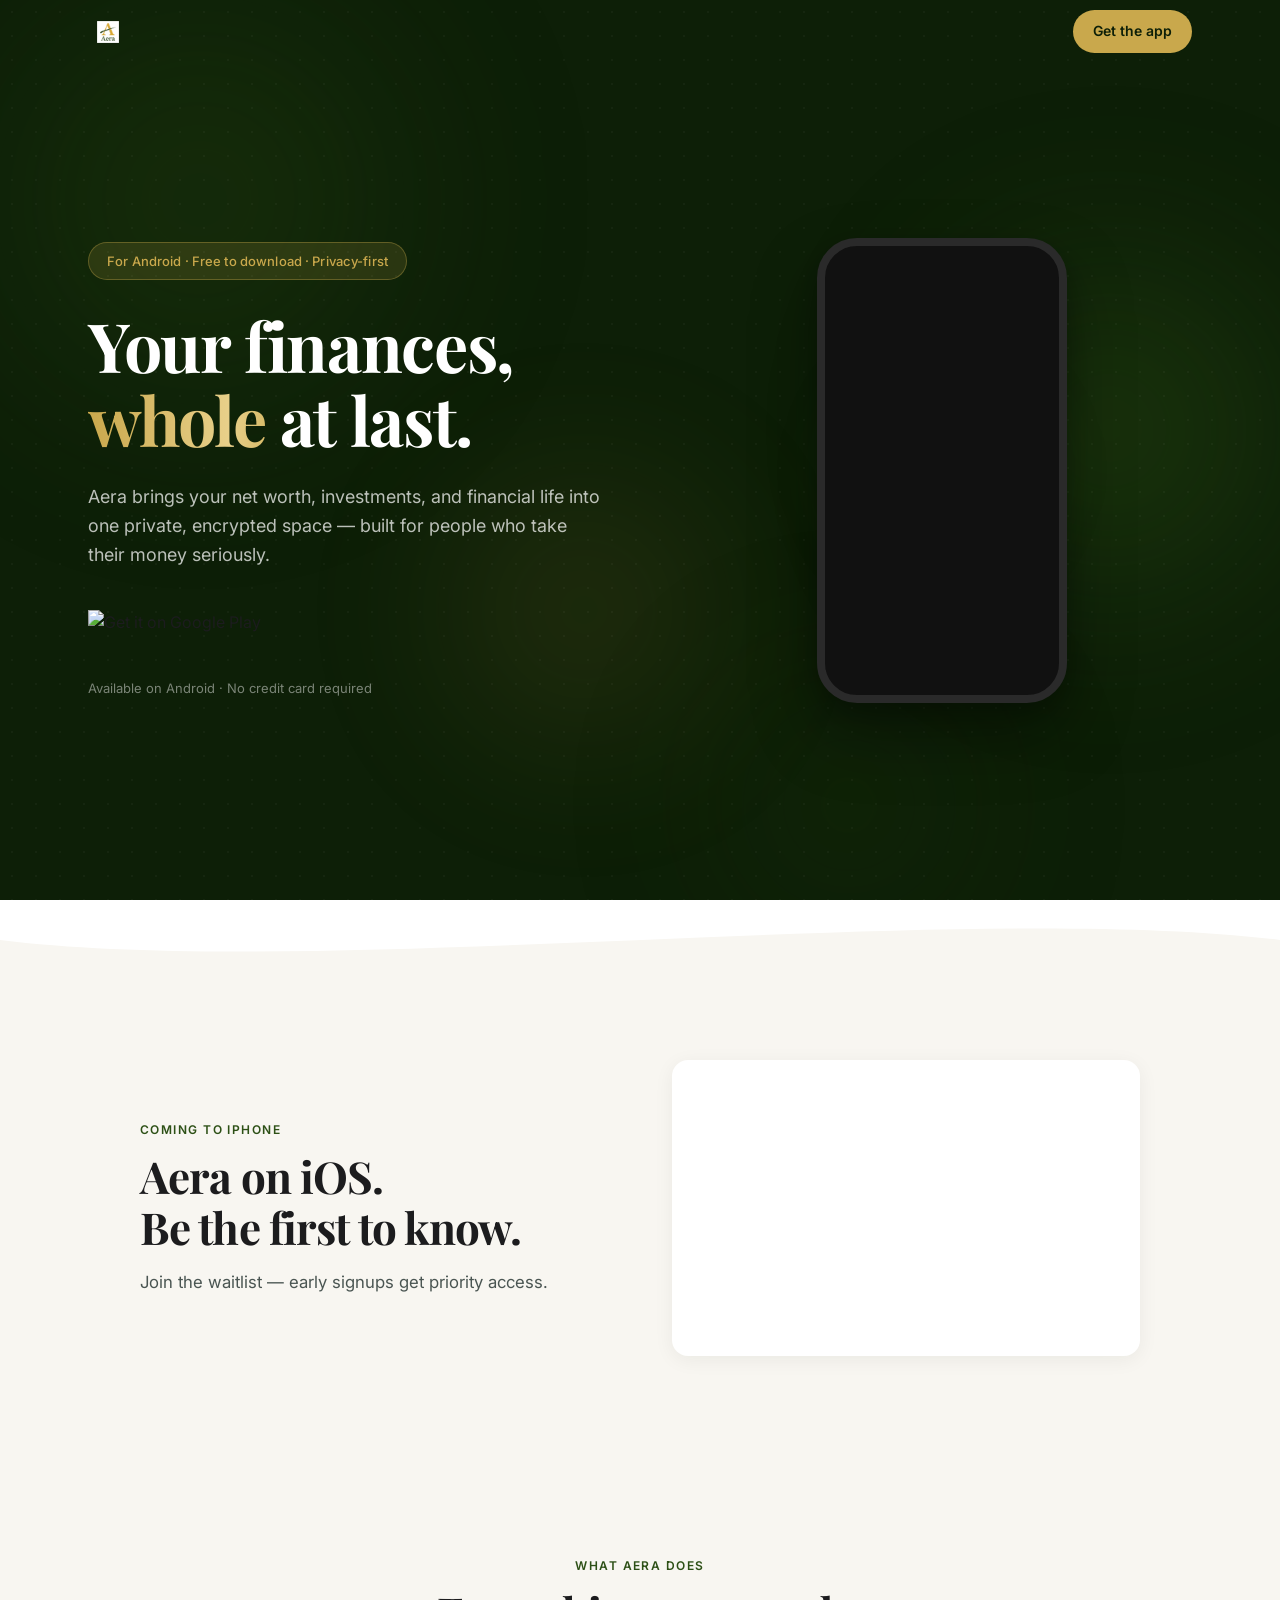
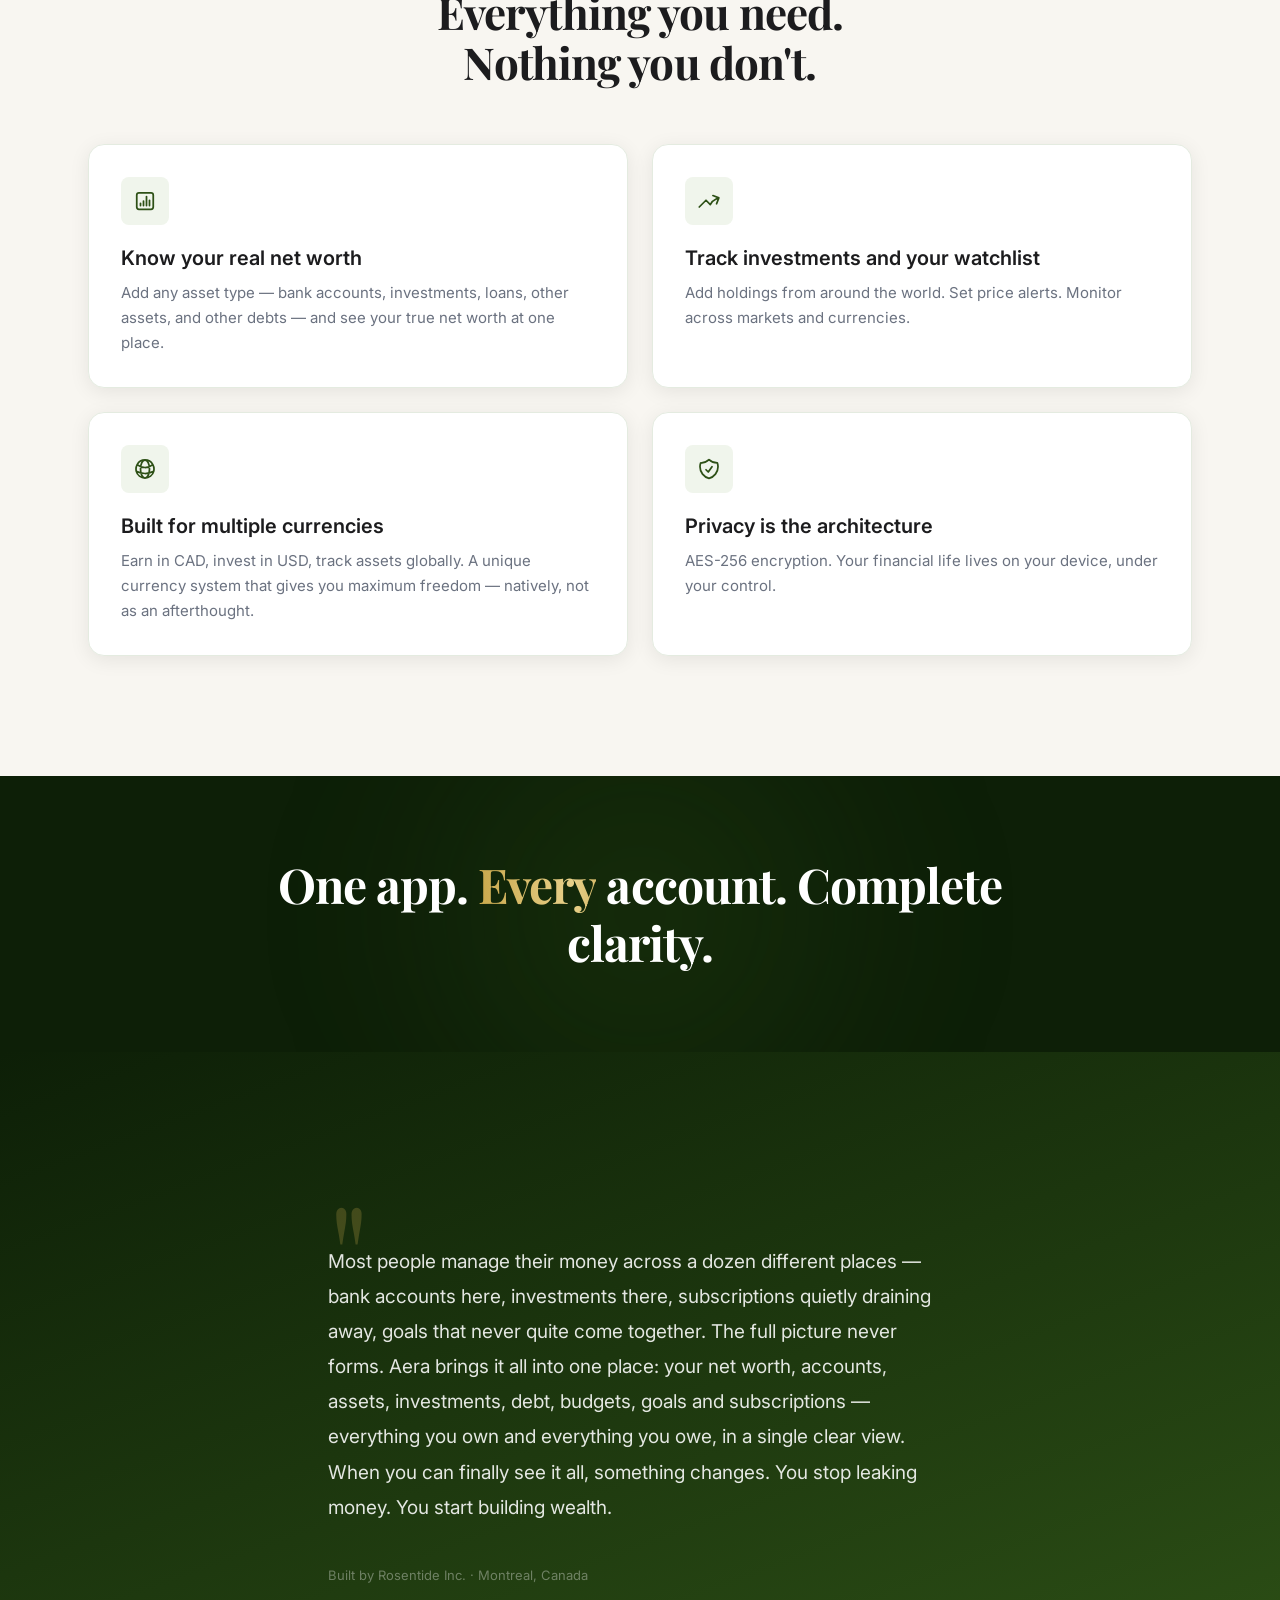
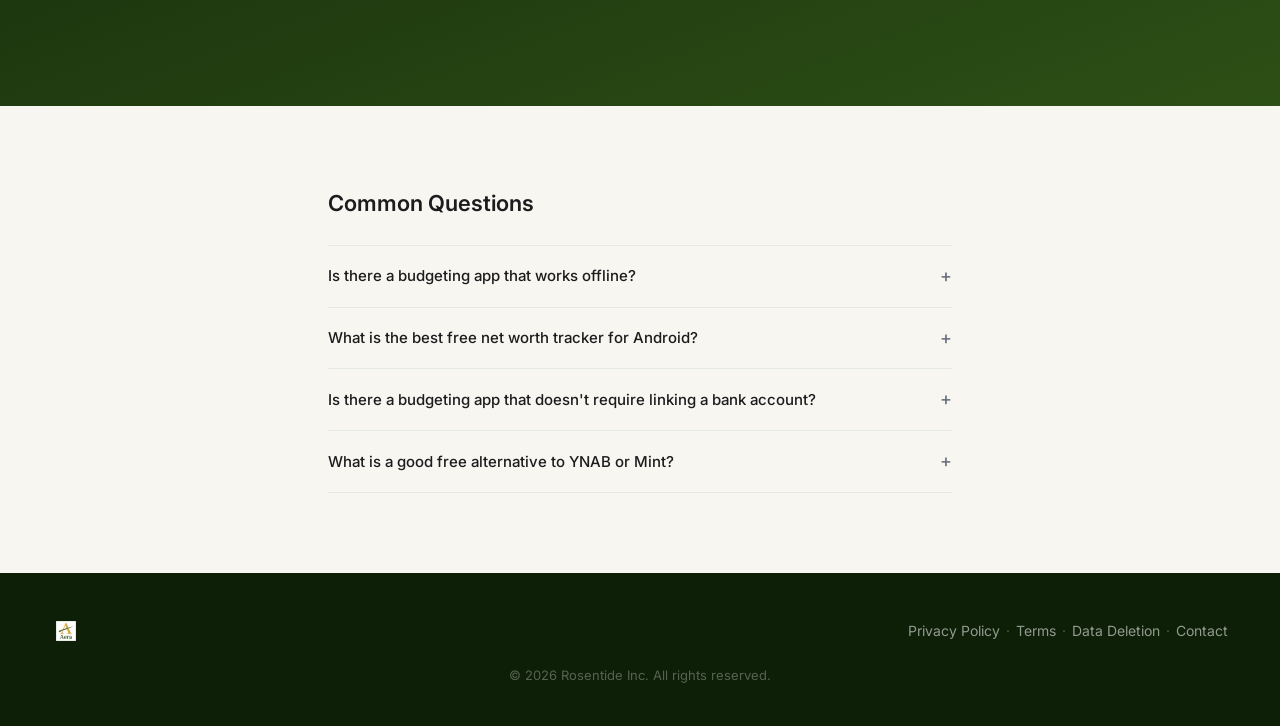
==== commit a16286b2: "Shorten iOS waitlist subtext + hide Tally branding badge via overlay" ====
--- a/index.html
+++ b/index.html
@@ -196,20 +196,23 @@
           <p class="section-eyebrow">COMING TO IPHONE</p>
           <h2 class="section-h2">Aera on iOS.<br>Be the first to know.</h2>
           <p class="ios-waitlist-subtext">
-            We're building the iPhone version next. Join the waitlist — early signups get priority access and founding member benefits when iOS launches.
+            Join the waitlist — early signups get priority access.
           </p>
         </div>
         <div class="ios-waitlist-form">
-          <iframe
-            data-tally-src="https://tally.so/embed/ja9JNx?alignLeft=1&hideTitle=1&transparentBackground=1&dynamicHeight=1"
-            loading="lazy"
-            width="100%"
-            height="240"
-            frameborder="0"
-            marginheight="0"
-            marginwidth="0"
-            title="iOS Waitlist">
-          </iframe>
+          <div class="tally-wrapper">
+            <iframe
+              data-tally-src="https://tally.so/embed/ja9JNx?alignLeft=1&hideTitle=1&transparentBackground=1&dynamicHeight=1"
+              loading="lazy"
+              width="100%"
+              height="240"
+              frameborder="0"
+              marginheight="0"
+              marginwidth="0"
+              title="iOS Waitlist">
+            </iframe>
+            <div class="tally-badge-cover"></div>
+          </div>
         </div>
       </div>
     </div>
--- a/css/style.css
+++ b/css/style.css
@@ -1058,6 +1058,24 @@
   box-shadow: 0 4px 20px rgba(13, 31, 7, 0.06);
 }
 
+/* Tally badge is inside the iframe (different origin — CSS can't reach it).
+   White overlay covers the bottom-right corner where Tally always places it. */
+.tally-wrapper {
+  position: relative;
+}
+
+.tally-badge-cover {
+  position: absolute;
+  bottom: 6px;
+  right: 6px;
+  width: 52px;
+  height: 52px;
+  background: #FFFFFF;
+  border-radius: 6px;
+  z-index: 10;
+  pointer-events: none;
+}
+
 @media (max-width: 820px) {
   .ios-waitlist-inner {
     grid-template-columns: 1fr;
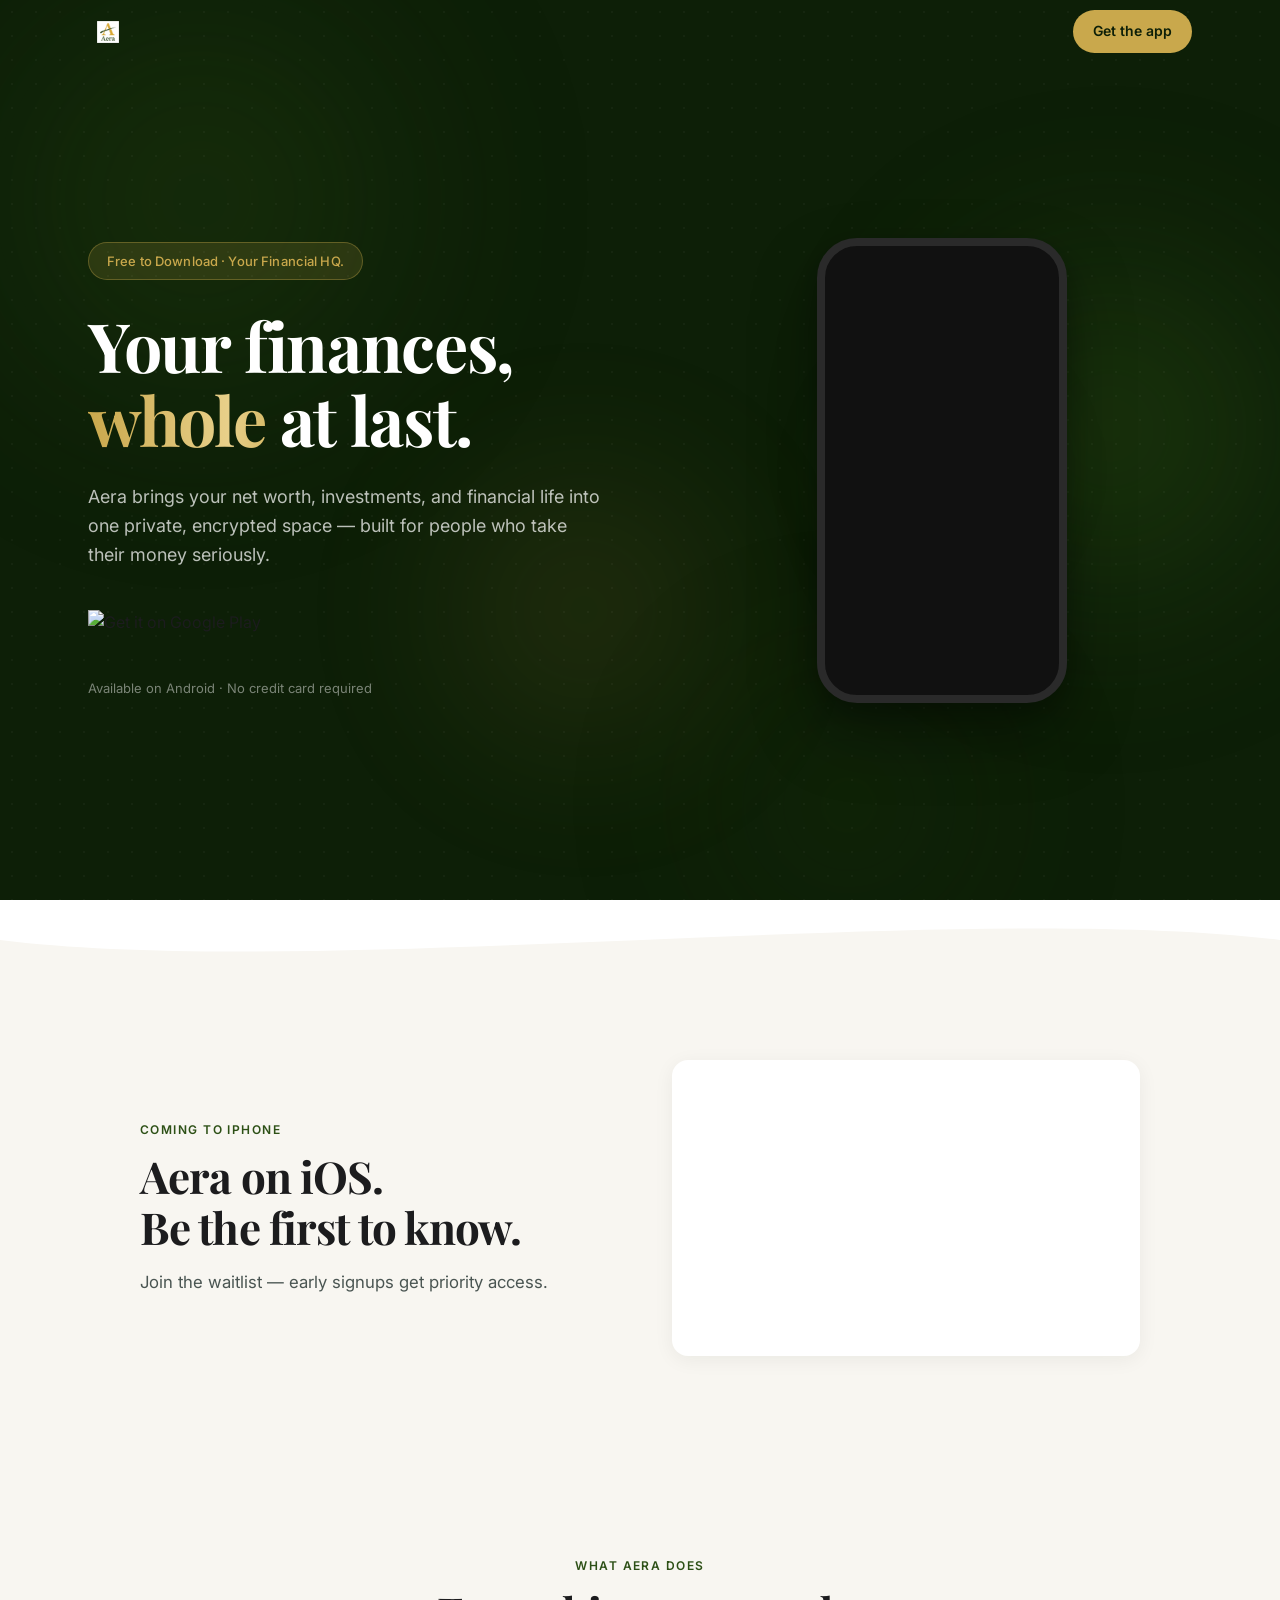
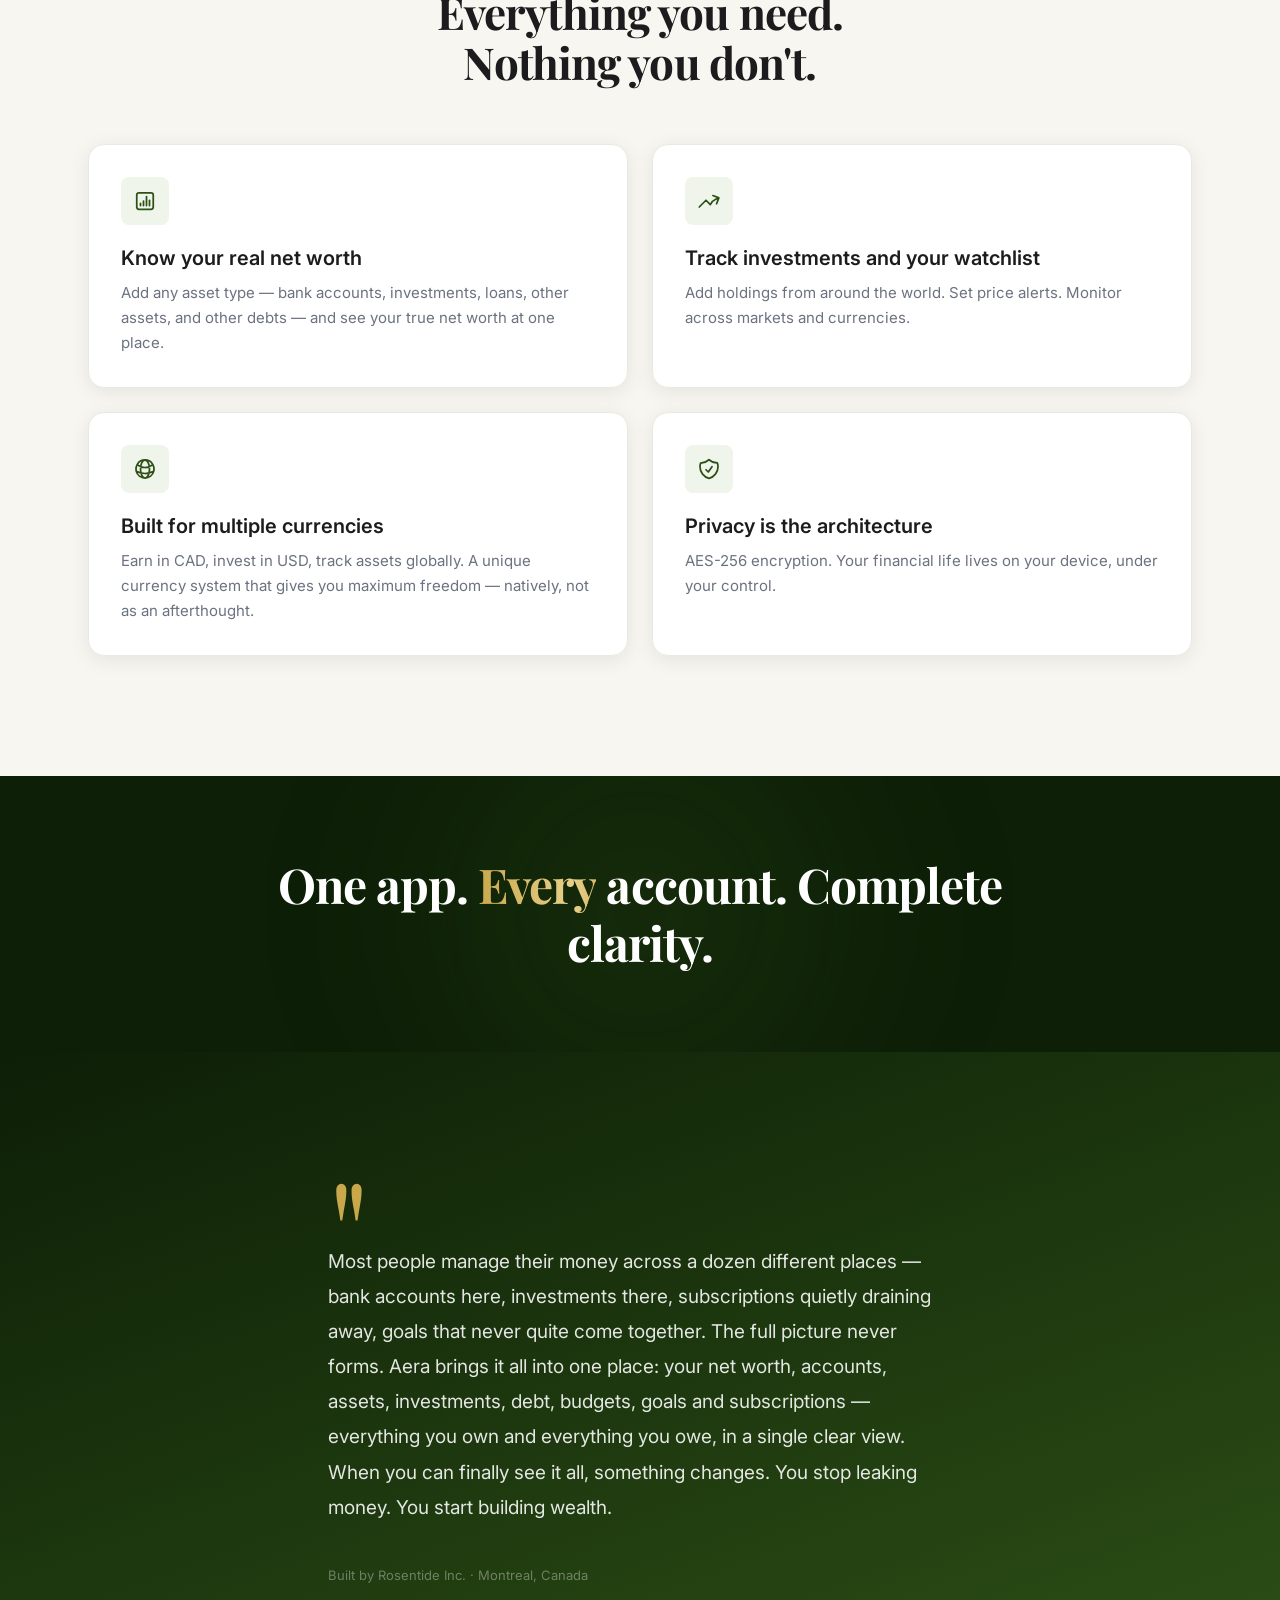
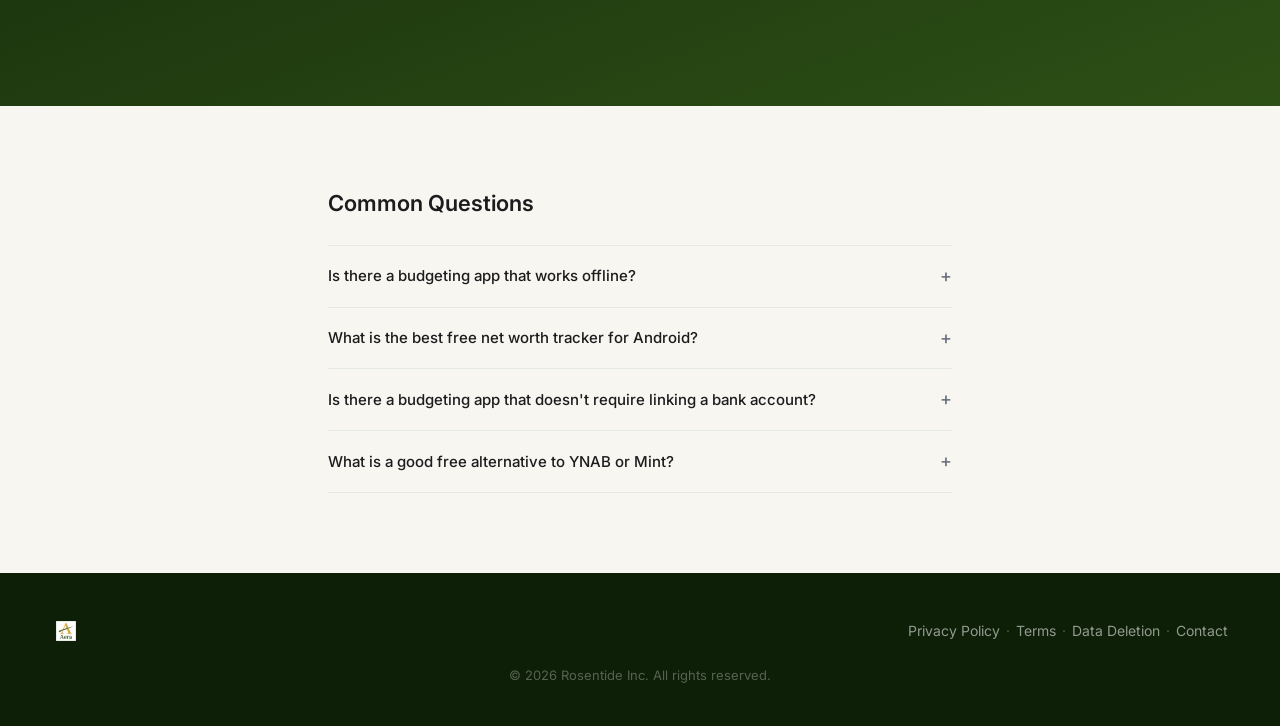
==== commit d0fbeb02: "Update hero eyebrow text + revert Tally badge overlay" ====
--- a/index.html
+++ b/index.html
@@ -147,7 +147,7 @@
       <!-- Left: text -->
       <div class="hero-left">
         <p class="hero-eyebrow">
-          <span>For Android · Free to download · Privacy-first</span>
+          <span>Free to Download · Your Financial HQ.</span>
         </p>
         <h1 class="hero-h1">Your f&#x200C;inances,<br><span class="gold-shimmer">whole</span> at last.</h1>
         <p class="hero-subtext">Aera brings your net worth, investments, and financial life into one private, encrypted space — built for people who take their money seriously.</p>
@@ -200,19 +200,16 @@
           </p>
         </div>
         <div class="ios-waitlist-form">
-          <div class="tally-wrapper">
-            <iframe
-              data-tally-src="https://tally.so/embed/ja9JNx?alignLeft=1&hideTitle=1&transparentBackground=1&dynamicHeight=1"
-              loading="lazy"
-              width="100%"
-              height="240"
-              frameborder="0"
-              marginheight="0"
-              marginwidth="0"
-              title="iOS Waitlist">
-            </iframe>
-            <div class="tally-badge-cover"></div>
-          </div>
+          <iframe
+            data-tally-src="https://tally.so/embed/ja9JNx?alignLeft=1&hideTitle=1&transparentBackground=1&dynamicHeight=1"
+            loading="lazy"
+            width="100%"
+            height="240"
+            frameborder="0"
+            marginheight="0"
+            marginwidth="0"
+            title="iOS Waitlist">
+          </iframe>
         </div>
       </div>
     </div>
--- a/css/style.css
+++ b/css/style.css
@@ -1058,23 +1058,6 @@
   box-shadow: 0 4px 20px rgba(13, 31, 7, 0.06);
 }
 
-/* Tally badge is inside the iframe (different origin — CSS can't reach it).
-   White overlay covers the bottom-right corner where Tally always places it. */
-.tally-wrapper {
-  position: relative;
-}
-
-.tally-badge-cover {
-  position: absolute;
-  bottom: 6px;
-  right: 6px;
-  width: 52px;
-  height: 52px;
-  background: #FFFFFF;
-  border-radius: 6px;
-  z-index: 10;
-  pointer-events: none;
-}
 
 @media (max-width: 820px) {
   .ios-waitlist-inner {
